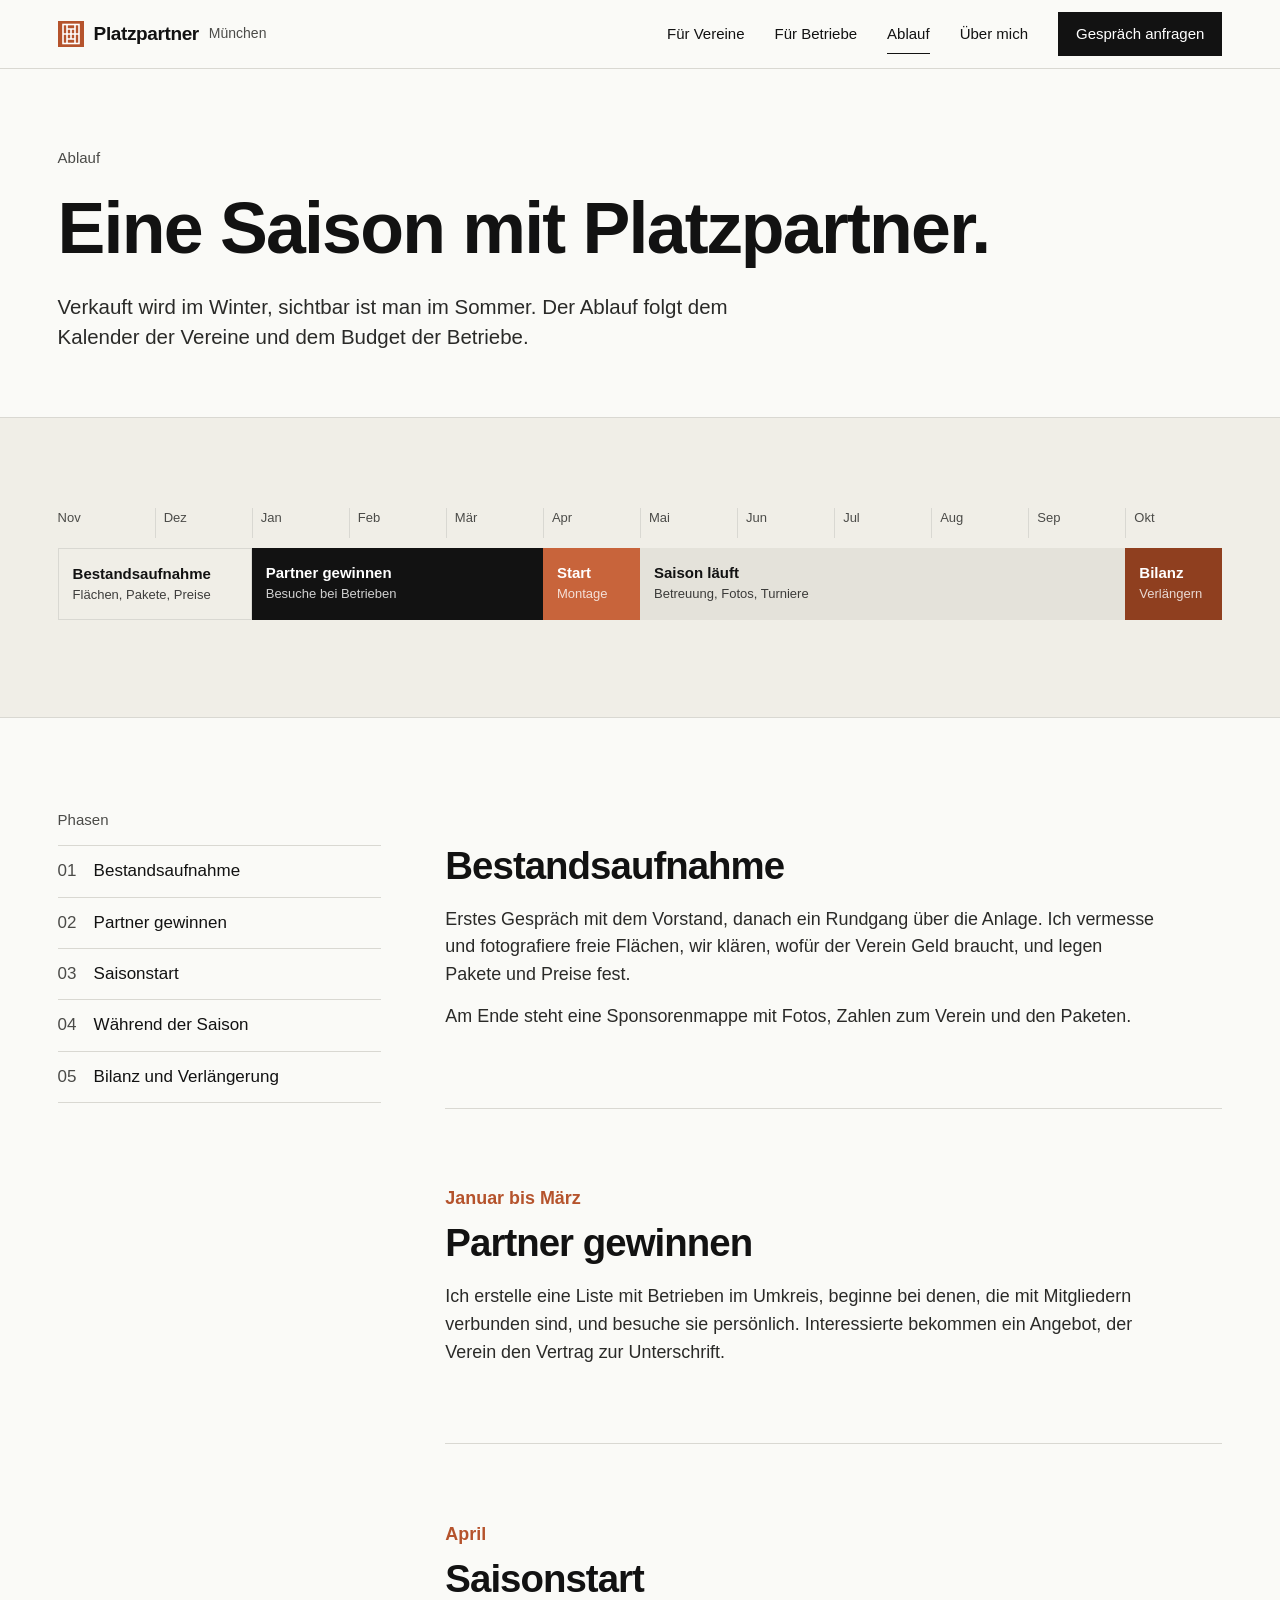
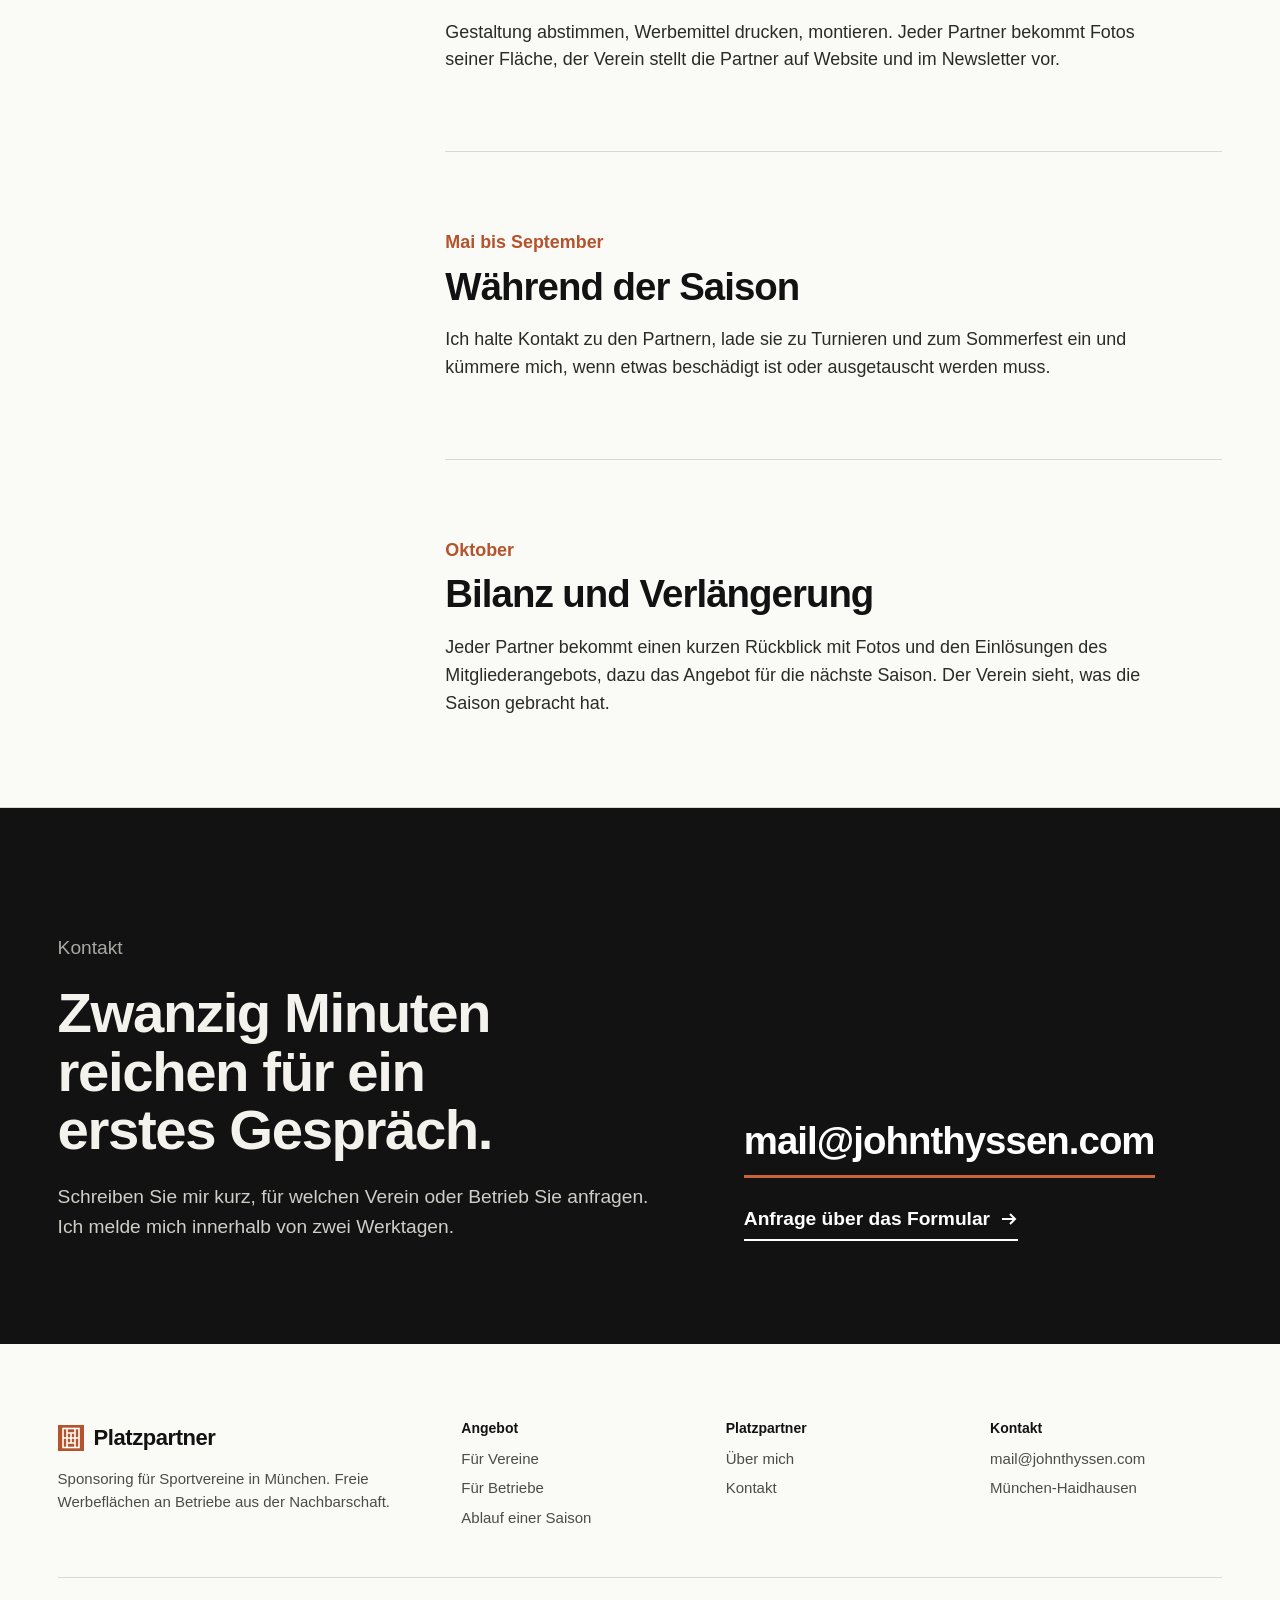
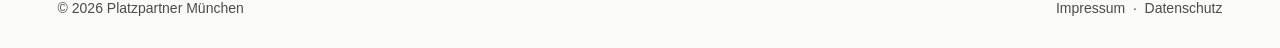
==== ablauf.html @ 270b115c "Add files via upload" ====
<!doctype html>
<html lang="de">
<head>
<meta charset="utf-8">
<meta name="viewport" content="width=device-width, initial-scale=1, viewport-fit=cover">
<title>Ablauf | Platzpartner München</title>
<meta name="description" content="So läuft eine Saison mit Platzpartner: Bestandsaufnahme im Winter, Partnergewinnung bis März, Saisonstart im April, Bilanz im Oktober.">
<meta name="theme-color" content="#fafaf7">
<meta name="format-detection" content="telephone=no">
<meta property="og:type" content="website">
<meta property="og:title" content="Ablauf | Platzpartner München">
<meta property="og:description" content="So läuft eine Saison mit Platzpartner: Bestandsaufnahme im Winter, Partnergewinnung bis März, Saisonstart im April, Bilanz im Oktober.">
<meta property="og:locale" content="de_DE">
<link rel="icon" href="favicon.svg" type="image/svg+xml">
<link rel="icon" href="favicon-32.png" sizes="32x32" type="image/png">
<link rel="apple-touch-icon" href="apple-touch-icon.png">
<link rel="preload" href="fonts/schibsted-grotesk-800.woff2" as="font" type="font/woff2" crossorigin>
<link rel="preload" href="fonts/schibsted-grotesk-400.woff2" as="font" type="font/woff2" crossorigin>
<link rel="stylesheet" href="style.css">
<script>document.documentElement.classList.add('js')</script>
</head>
<body>
<a class="skip" href="#inhalt">Zum Inhalt springen</a>
<header class="top">
  <div class="wrap">
    <a class="mark" href="index.html"><svg viewBox="0 0 26 26" aria-hidden="true"><rect width="26" height="26" fill="#b5532c"/><g fill="none" stroke="#fff" stroke-width="1.6"><rect x="5" y="3.5" width="16" height="19"/><path d="M5 13h16M9 3.5v19M17 3.5v19M9 8h8M9 18h8M13 8v10"/></g></svg>Platzpartner <small>München</small></a>
    <button class="menu-btn" type="button" aria-expanded="false" aria-controls="nav">Menü</button>
    <nav class="nav" id="nav" aria-label="Hauptnavigation">
      <a href="vereine.html">Für Vereine</a>
      <a href="betriebe.html">Für Betriebe</a>
      <a href="ablauf.html" aria-current="page">Ablauf</a>
      <a href="ueber.html">Über mich</a>
      <a href="kontakt.html" class="cta">Gespräch anfragen</a>
    </nav>
  </div>
</header>
<main id="inhalt">
<section class="phead">
  <div class="wrap">
    <p class="kicker reveal">Ablauf</p>
    <h1 class="reveal" style="--d:.08s;max-width:13em">Eine Saison mit Platzpartner.</h1>
    <p class="lead reveal" style="--d:.16s">Verkauft wird im Winter, sichtbar ist man im Sommer. Der Ablauf folgt dem Kalender der Vereine und dem Budget der Betriebe.</p>
  </div>
</section>

<section class="sec tint">
  <div class="wrap">
    <div class="yearbox">
  <div class="year" role="img" aria-label="Jahresablauf: November und Dezember Bestandsaufnahme, Januar bis März Partner gewinnen, April Saisonstart, Mai bis September Betreuung während der Saison, Oktober Rückblick und Verlängerung.">
    <div class="m">Nov</div><div class="m">Dez</div><div class="m">Jan</div><div class="m">Feb</div><div class="m">Mär</div><div class="m">Apr</div><div class="m">Mai</div><div class="m">Jun</div><div class="m">Jul</div><div class="m">Aug</div><div class="m">Sep</div><div class="m">Okt</div>
    <div class="ph ph1" style="--d:0s">Bestandsaufnahme<small>Flächen, Pakete, Preise</small></div>
    <div class="ph ph2" style="--d:.15s">Partner gewinnen<small>Besuche bei Betrieben</small></div>
    <div class="ph ph3" style="--d:.3s">Start<small>Montage</small></div>
    <div class="ph ph4" style="--d:.45s">Saison läuft<small>Betreuung, Fotos, Turniere</small></div>
    <div class="ph ph5" style="--d:.6s">Bilanz<small>Verlängern</small></div>
  </div>
</div>
<p class="scroll-hint">Zum Weiterlesen seitlich wischen.</p>
  </div>
</section>

<section class="sec">
  <div class="wrap cols">
    <aside class="side">
      <p class="kicker">Phasen</p>
      <ol>
        <li><a href="#p1"><span>01</span>Bestandsaufnahme</a></li>
        <li><a href="#p2"><span>02</span>Partner gewinnen</a></li>
        <li><a href="#p3"><span>03</span>Saisonstart</a></li>
        <li><a href="#p4"><span>04</span>Während der Saison</a></li>
        <li><a href="#p5"><span>05</span>Bilanz und Verlängerung</a></li>
      </ol>
    </aside>
    <div>
      <div class="block" id="p1">
        <p class="kicker reveal" style="color:var(--clay);font-weight:700;margin-bottom:10px">November bis Dezember</p>
        <h2 class="reveal">Bestandsaufnahme</h2>
        <p class="reveal">Erstes Gespräch mit dem Vorstand, danach ein Rundgang über die Anlage. Ich vermesse und fotografiere freie Flächen, wir klären, wofür der Verein Geld braucht, und legen Pakete und Preise fest.</p>
        <p class="reveal">Am Ende steht eine Sponsorenmappe mit Fotos, Zahlen zum Verein und den Paketen.</p>
      </div>
      <div class="block" id="p2">
        <p class="kicker reveal" style="color:var(--clay);font-weight:700;margin-bottom:10px">Januar bis März</p>
        <h2 class="reveal">Partner gewinnen</h2>
        <p class="reveal">Ich erstelle eine Liste mit Betrieben im Umkreis, beginne bei denen, die mit Mitgliedern verbunden sind, und besuche sie persönlich. Interessierte bekommen ein Angebot, der Verein den Vertrag zur Unterschrift.</p>
      </div>
      <div class="block" id="p3">
        <p class="kicker reveal" style="color:var(--clay);font-weight:700;margin-bottom:10px">April</p>
        <h2 class="reveal">Saisonstart</h2>
        <p class="reveal">Gestaltung abstimmen, Werbemittel drucken, montieren. Jeder Partner bekommt Fotos seiner Fläche, der Verein stellt die Partner auf Website und im Newsletter vor.</p>
      </div>
      <div class="block" id="p4">
        <p class="kicker reveal" style="color:var(--clay);font-weight:700;margin-bottom:10px">Mai bis September</p>
        <h2 class="reveal">Während der Saison</h2>
        <p class="reveal">Ich halte Kontakt zu den Partnern, lade sie zu Turnieren und zum Sommerfest ein und kümmere mich, wenn etwas beschädigt ist oder ausgetauscht werden muss.</p>
      </div>
      <div class="block" id="p5">
        <p class="kicker reveal" style="color:var(--clay);font-weight:700;margin-bottom:10px">Oktober</p>
        <h2 class="reveal">Bilanz und Verlängerung</h2>
        <p class="reveal">Jeder Partner bekommt einen kurzen Rückblick mit Fotos und den Einlösungen des Mitgliederangebots, dazu das Angebot für die nächste Saison. Der Verein sieht, was die Saison gebracht hat.</p>
      </div>
    </div>
  </div>
</section>
</main>
<section class="contact">
  <div class="wrap contact-grid">
    <div class="reveal">
      <p class="kicker">Kontakt</p>
      <h2>Zwanzig Minuten reichen für ein erstes Gespräch.</h2>
      <p>Schreiben Sie mir kurz, für welchen Verein oder Betrieb Sie anfragen. Ich melde mich innerhalb von zwei Werktagen.</p>
    </div>
    <div class="reveal" style="--d:.12s">
      <a class="mail" href="mailto:mail@johnthyssen.com?subject=Anfrage%20Platzpartner">mail@johnthyssen.com</a>
      <p style="margin-top:20px"><a class="arrow" href="kontakt.html" style="color:#fff">Anfrage über das Formular <svg viewBox="0 0 18 18" fill="none" stroke="currentColor" stroke-width="2" aria-hidden="true"><path d="M2 9h13M10 4l5 5-5 5"/></svg></a></p>
    </div>
  </div>
</section>
<footer class="foot">
  <div class="wrap">
    <div class="foot-grid">
      <div>
        <a class="mark" href="index.html"><svg viewBox="0 0 26 26" aria-hidden="true"><rect width="26" height="26" fill="#b5532c"/><g fill="none" stroke="#fff" stroke-width="1.6"><rect x="5" y="3.5" width="16" height="19"/><path d="M5 13h16M9 3.5v19M17 3.5v19M9 8h8M9 18h8M13 8v10"/></g></svg>Platzpartner</a>
        <p style="max-width:24em">Sponsoring für Sportvereine in München. Freie Werbeflächen an Betriebe aus der Nachbarschaft.</p>
      </div>
      <div>
        <h3>Angebot</h3>
        <ul><li><a href="vereine.html">Für Vereine</a></li><li><a href="betriebe.html">Für Betriebe</a></li><li><a href="ablauf.html">Ablauf einer Saison</a></li></ul>
      </div>
      <div>
        <h3>Platzpartner</h3>
        <ul><li><a href="ueber.html">Über mich</a></li><li><a href="kontakt.html">Kontakt</a></li></ul>
      </div>
      <div>
        <h3>Kontakt</h3>
        <ul><li><a href="mailto:mail@johnthyssen.com">mail@johnthyssen.com</a></li><li>München-Haidhausen</li></ul>
      </div>
    </div>
    <div class="legal-row">
      <p>© 2026 Platzpartner München</p>
      <p><a href="impressum.html">Impressum</a> &nbsp;·&nbsp; <a href="datenschutz.html">Datenschutz</a></p>
    </div>
  </div>
</footer>
<script src="main.js" defer></script>
</body>
</html>
---- style.css ----
@font-face{font-family:"Schibsted Grotesk";src:url("fonts/schibsted-grotesk-400.woff2") format("woff2");font-weight:400;font-style:normal;font-display:swap}
@font-face{font-family:"Schibsted Grotesk";src:url("fonts/schibsted-grotesk-500.woff2") format("woff2");font-weight:500;font-style:normal;font-display:swap}
@font-face{font-family:"Schibsted Grotesk";src:url("fonts/schibsted-grotesk-700.woff2") format("woff2");font-weight:700;font-style:normal;font-display:swap}
@font-face{font-family:"Schibsted Grotesk";src:url("fonts/schibsted-grotesk-800.woff2") format("woff2");font-weight:800;font-style:normal;font-display:swap}

:root{
  --ink:#121212;
  --ink-2:#4b4b48;
  --body:#2a2a28;
  --paper:#fafaf7;
  --paper-2:#f0eee7;
  --line:#d9d8d2;
  --clay:#b5532c;
  --clay-dark:#8f3f1f;
  --court:#c8643b;
  --pad:clamp(20px,4.5vw,64px);
  --max:1280px;
  --safe-l:env(safe-area-inset-left,0px);
  --safe-r:env(safe-area-inset-right,0px);
  --ease:cubic-bezier(.2,.7,.2,1);
}
*,*::before,*::after{box-sizing:border-box}
html{-webkit-text-size-adjust:100%;text-size-adjust:100%;scroll-behavior:smooth;scroll-padding-top:88px}
body{margin:0;background:var(--paper);color:var(--ink);font-family:"Schibsted Grotesk",-apple-system,BlinkMacSystemFont,"Helvetica Neue",Arial,sans-serif;font-size:17px;line-height:1.55;-webkit-font-smoothing:antialiased;-moz-osx-font-smoothing:grayscale}
a{color:inherit;-webkit-tap-highlight-color:transparent}
img,svg{display:block;max-width:100%}
h1,h2,h3{margin:0;font-weight:800;letter-spacing:-.025em;line-height:1.04;text-wrap:balance}
p{margin:0}
.wrap{max-width:var(--max);margin:0 auto;padding-left:calc(var(--pad) + var(--safe-l));padding-right:calc(var(--pad) + var(--safe-r))}
.num{font-variant-numeric:tabular-nums}
.sr{position:absolute;width:1px;height:1px;overflow:hidden;clip:rect(0 0 0 0);white-space:nowrap}
.skip{position:absolute;left:-9999px;top:0;background:var(--ink);color:#fff;padding:12px 16px;z-index:100}
.skip:focus{left:12px;top:12px}
:focus-visible{outline:2px solid var(--clay);outline-offset:3px}

/* Einblenden beim Scrollen: einmal sichtbar, bleibt sichtbar */
html.js .reveal{opacity:0;transform:translateY(22px);transition:opacity .8s var(--ease),transform .8s var(--ease);transition-delay:var(--d,0s)}
html.js .reveal.in{opacity:1;transform:none}
html.js .draw path,html.js .draw line,html.js .draw rect.ln{stroke-dasharray:2000;stroke-dashoffset:2000;transition:stroke-dashoffset 1.6s var(--ease) .2s}
html.js .draw.in path,html.js .draw.in line,html.js .draw.in rect.ln{stroke-dashoffset:0}
@media (prefers-reduced-motion:reduce){
  html{scroll-behavior:auto}
  html.js .reveal{opacity:1;transform:none;transition:none}
  html.js .draw path,html.js .draw line,html.js .draw rect.ln{stroke-dasharray:none;stroke-dashoffset:0;transition:none}
}

/* Kopf */
.top{position:sticky;top:0;z-index:20;background:rgba(250,250,247,.92);-webkit-backdrop-filter:saturate(1.4) blur(12px);backdrop-filter:saturate(1.4) blur(12px);border-bottom:1px solid var(--line);padding-top:env(safe-area-inset-top,0px)}
.top .wrap{display:flex;align-items:center;justify-content:space-between;height:68px;gap:24px}
.mark{display:flex;align-items:center;gap:10px;text-decoration:none;font-weight:800;font-size:19px;letter-spacing:-.02em;white-space:nowrap}
.mark svg{width:26px;height:26px}
.mark small{font-weight:500;font-size:14px;color:var(--ink-2);letter-spacing:0}
.nav{display:flex;align-items:center;gap:30px;font-size:15px;font-weight:500}
.nav a{text-decoration:none;padding:8px 0;border-bottom:1px solid transparent}
.nav a[aria-current="page"]{border-bottom-color:var(--ink)}
.nav a.cta{background:var(--ink);color:#fff;padding:10px 18px;border:0}
.menu-btn{display:none;background:none;border:0;font:inherit;font-weight:500;font-size:15px;color:var(--ink);padding:12px 0 12px 12px;cursor:pointer}
@media (hover:hover){.nav a:not(.cta):hover{border-bottom-color:currentColor}.nav a.cta:hover{background:var(--clay)}}
@media (max-width:860px){
  .menu-btn{display:block}
  .nav{display:none;position:absolute;left:0;right:0;top:100%;flex-direction:column;align-items:stretch;gap:0;background:var(--paper);border-bottom:1px solid var(--line);padding:4px calc(var(--pad) + var(--safe-r)) 20px calc(var(--pad) + var(--safe-l))}
  .nav a{padding:15px 0;border-bottom:1px solid var(--line);font-size:19px}
  .nav a[aria-current="page"]{border-bottom-color:var(--line);color:var(--clay)}
  .nav a.cta{margin-top:16px;text-align:center;padding:15px}
  .top.open .nav{display:flex}
}

/* Typo-Bausteine */
.kicker{font-size:15px;font-weight:500;color:var(--ink-2)}
.kicker span{color:var(--clay)}
.lead{font-size:clamp(19px,1.6vw,22px);line-height:1.5;color:var(--body);max-width:34em}
.arrow{display:inline-flex;align-items:center;gap:10px;text-decoration:none;font-weight:700;padding:6px 0;border-bottom:2px solid currentColor}
.arrow svg{width:18px;height:18px;transition:transform .25s var(--ease)}
@media (hover:hover){.arrow:hover svg{transform:translateX(5px)}}
.arrow.clay{color:var(--clay)}
.btn{display:inline-flex;align-items:center;gap:10px;background:var(--ink);color:#fff;text-decoration:none;font-weight:700;padding:16px 24px;border:0;font:inherit;font-weight:700;cursor:pointer;transition:background .2s}
.btn svg{width:18px;height:18px}
@media (hover:hover){.btn:hover{background:var(--clay)}}

/* Startseite: Einstieg */
.hero{padding:clamp(48px,7vw,104px) 0 clamp(48px,6vw,88px);border-bottom:1px solid var(--line)}
.hero-grid{display:grid;grid-template-columns:minmax(0,1.15fr) minmax(0,1fr);gap:clamp(32px,5vw,80px);align-items:center}
.hero .kicker{margin-bottom:24px}
.hero h1{font-size:clamp(44px,5.4vw,82px)}
.hero .lead{margin-top:28px}
.hero .links{display:flex;flex-wrap:wrap;gap:12px 28px;margin-top:36px;font-size:17px}
.plan figure{margin:0}
.plan figcaption{margin-top:16px;font-size:14px;color:var(--ink-2);display:grid;grid-template-columns:auto 1fr;gap:6px 12px}
.plan figcaption b{display:inline-grid;place-items:center;width:22px;height:22px;border-radius:50%;background:var(--ink);color:#fff;font-size:12px;font-weight:700}
.plan .free{color:var(--clay);font-weight:700}
@media (max-width:900px){.hero-grid{grid-template-columns:1fr}.hero h1{font-size:clamp(42px,9vw,72px)}}

/* Zwei Türen */
.doors{display:grid;grid-template-columns:1fr 1fr}
.door{position:relative;display:flex;flex-direction:column;justify-content:space-between;gap:48px;min-height:clamp(320px,34vw,440px);padding:clamp(32px,4.5vw,64px);text-decoration:none;overflow:hidden}
.door.dark{background:var(--ink);color:#f3f2ed}
.door.clay{background:var(--court);color:#fff}
.door .kicker{color:inherit;opacity:.75}
.door h2{font-size:clamp(32px,3.6vw,52px);max-width:11em;margin-top:14px}
.door p{max-width:28em;font-size:18px;opacity:.88}
.door .go{display:flex;align-items:center;justify-content:space-between;gap:16px;border-top:1px solid currentColor;padding-top:20px;font-weight:700}
.door .go svg{width:28px;height:28px;transition:transform .3s var(--ease)}
.door .bg{position:absolute;right:-40px;top:-30px;width:300px;opacity:.12;pointer-events:none}
@media (hover:hover){.door:hover .go svg{transform:translateX(8px)}}
@media (max-width:760px){.doors{grid-template-columns:1fr}}

/* Abschnitte */
.sec{padding:clamp(56px,7vw,104px) 0;border-bottom:1px solid var(--line)}
.sec.tint{background:var(--paper-2)}
.sec-head{display:grid;grid-template-columns:minmax(0,1fr) minmax(0,2fr);gap:20px clamp(32px,5vw,80px);margin-bottom:clamp(36px,4.5vw,56px);align-items:end}
.sec-head h2{font-size:clamp(32px,3.8vw,54px)}
.sec-head .kicker{align-self:start;padding-top:.7em}
.sec-head .lead{grid-column:2}
@media (max-width:760px){.sec-head{grid-template-columns:1fr}.sec-head .kicker{padding-top:0}.sec-head .lead{grid-column:1}}

/* Inventar */
.inventory{display:grid;grid-template-columns:repeat(3,minmax(0,1fr));border-top:2px solid var(--ink)}
.inventory li{list-style:none;padding:32px 32px 36px 0;border-bottom:1px solid var(--line)}
.inventory li:not(:nth-child(3n+1)){padding-left:32px;border-left:1px solid var(--line)}
.inventory svg{width:64px;height:64px;margin-bottom:22px;color:var(--ink)}
.inventory h3{font-size:22px;letter-spacing:-.01em;margin-bottom:8px}
.inventory p{color:var(--body);font-size:16px}
.inventory{margin:0;padding:0}
@media (max-width:900px){.inventory{grid-template-columns:repeat(2,minmax(0,1fr))}.inventory li:not(:nth-child(3n+1)){padding-left:0;border-left:0}.inventory li:nth-child(2n){padding-left:28px;border-left:1px solid var(--line)}}
@media (max-width:560px){.inventory{grid-template-columns:1fr}.inventory li,.inventory li:nth-child(2n){padding:26px 0;border-left:0}}

/* Jahresleiste */
.yearbox{overflow-x:auto;-webkit-overflow-scrolling:touch;margin:0 calc(-1 * var(--pad));padding:0 var(--pad) 8px}
.year{min-width:760px;display:grid;grid-template-columns:repeat(12,minmax(0,1fr));row-gap:10px}
.year .m{font-size:13px;font-weight:500;color:var(--ink-2);padding:0 0 10px 8px;border-left:1px solid var(--line)}
.year .m:first-child{border-left:0;padding-left:0}
.year .ph{padding:16px 14px;overflow:hidden;font-weight:700;font-size:15px;line-height:1.25;transform-origin:left center}
.year .ph small{display:block;font-weight:500;font-size:13px;opacity:.8;margin-top:3px}
.ph1{grid-column:1 / span 2;background:var(--paper-2);border:1px solid var(--line)}
.ph2{grid-column:3 / span 3;background:var(--ink);color:#fff}
.ph3{grid-column:6 / span 1;background:var(--court);color:#fff}
.ph4{grid-column:7 / span 5;background:#e4e2da}
.ph5{grid-column:12 / span 1;background:var(--clay-dark);color:#fff}
html.js .year .ph{transform:scaleX(0);transition:transform .9s var(--ease);transition-delay:var(--d,0s)}
html.js .year.in .ph{transform:none}
@media (prefers-reduced-motion:reduce){html.js .year .ph{transform:none;transition:none}}
.scroll-hint{display:none;font-size:13px;color:var(--ink-2);margin-top:10px}
@media (max-width:820px){.scroll-hint{display:block}}

/* Datenblatt */
.sheet{width:100%;border-collapse:collapse;font-size:17px}
.sheet th,.sheet td{text-align:left;vertical-align:top;padding:20px 0;border-top:1px solid var(--line)}
.sheet tr:first-child th,.sheet tr:first-child td{border-top:2px solid var(--ink)}
.sheet tr:last-child th,.sheet tr:last-child td{border-bottom:1px solid var(--line)}
.sheet th{font-weight:500;color:var(--ink-2);width:34%;padding-right:24px}
@media (max-width:560px){.sheet th,.sheet td{display:block;width:auto;padding:0}.sheet th{padding-top:18px;border-top:1px solid var(--line);font-size:15px}.sheet td{border-top:0 !important;padding:4px 0 18px}.sheet tr:first-child th{border-top:2px solid var(--ink)}.sheet tr:last-child th{border-bottom:0}}

/* Preisliste */
.prices{list-style:none;margin:0;padding:0;border-top:2px solid var(--ink)}
.prices li{display:grid;grid-template-columns:minmax(0,1.1fr) minmax(0,2fr) auto;gap:8px 40px;padding:30px 0;border-bottom:1px solid var(--line);align-items:baseline}
.prices h3{font-size:clamp(22px,2.2vw,30px);letter-spacing:-.015em}
.prices p{color:var(--body)}
.prices .price{font-weight:800;font-size:clamp(20px,2vw,26px);white-space:nowrap;text-align:right}
.prices .price small{display:block;font-weight:500;font-size:14px;color:var(--ink-2)}
@media (max-width:760px){.prices li{grid-template-columns:1fr auto}.prices li p{grid-column:1 / -1;grid-row:2}}
.note{margin-top:20px;font-size:15px;color:var(--ink-2);max-width:46em}

/* Unterseiten: Kopf */
.phead{padding:clamp(48px,6vw,96px) 0 clamp(40px,5vw,72px);border-bottom:1px solid var(--line)}
.phead-grid{display:grid;grid-template-columns:minmax(0,1.4fr) minmax(0,1fr);gap:clamp(32px,5vw,80px);align-items:end}
.phead .kicker{margin-bottom:22px}
.phead h1{font-size:clamp(42px,5.6vw,84px)}
.phead .lead{margin-top:26px}
.facts{margin:0;border-top:2px solid var(--ink)}
.facts div{display:flex;justify-content:space-between;gap:16px;padding:16px 0;border-bottom:1px solid var(--line)}
.facts dt{color:var(--ink-2);font-size:15px}
.facts dd{margin:0;font-weight:700;text-align:right}
@media (max-width:900px){.phead-grid{grid-template-columns:1fr}}

/* Spalten mit seitlichem Index */
.cols{display:grid;grid-template-columns:minmax(0,1fr) minmax(0,2.4fr);gap:clamp(32px,5vw,80px);align-items:start}
.side{position:sticky;top:104px}
.side .kicker{margin-bottom:14px}
.side ol{list-style:none;margin:0;padding:0;border-top:1px solid var(--line)}
.side li a{display:flex;gap:14px;padding:12px 0;border-bottom:1px solid var(--line);text-decoration:none;font-weight:500}
.side li a span{color:var(--ink-2);font-variant-numeric:tabular-nums;width:22px}
@media (hover:hover){.side li a:hover{color:var(--clay)}}
.side .box{margin-top:28px;background:var(--ink);color:#f3f2ed;padding:24px}
.side .box p{font-size:15px;color:#cfcec8;margin:8px 0 16px}
.side .box strong{font-size:19px;display:block;line-height:1.3}
.side .box a{color:#fff;font-weight:700}
@media (max-width:900px){.cols{grid-template-columns:1fr}.side{position:static}.side ol,.side .kicker{display:none}.side .box{margin-top:0}}
.block{padding-bottom:clamp(48px,6vw,80px);margin-bottom:clamp(48px,6vw,80px);border-bottom:1px solid var(--line)}
.block:last-child{border-bottom:0;margin-bottom:0;padding-bottom:0}
.block h2{font-size:clamp(28px,3vw,42px);margin-bottom:20px}
.block > p{font-size:clamp(17px,1.4vw,19px);color:var(--body);max-width:40em}
.block > p + p{margin-top:14px}

/* Leistungsliste */
.steps{list-style:none;margin:28px 0 0;padding:0;counter-reset:s;border-top:2px solid var(--ink)}
.steps li{counter-increment:s;display:grid;grid-template-columns:56px minmax(0,1fr);gap:4px 16px;padding:22px 0;border-bottom:1px solid var(--line)}
.steps li::before{content:counter(s,decimal-leading-zero);font-weight:700;color:var(--clay);font-variant-numeric:tabular-nums;grid-row:span 2;padding-top:3px}
.steps h3{font-size:20px;letter-spacing:-.01em}
.steps p{color:var(--body)}

/* FAQ */
.faq{border-top:2px solid var(--ink);margin-top:28px}
.faq details{border-bottom:1px solid var(--line)}
.faq summary{list-style:none;cursor:pointer;display:flex;justify-content:space-between;align-items:center;gap:20px;padding:22px 0;font-weight:700;font-size:19px}
.faq summary::-webkit-details-marker{display:none}
.faq summary::after{content:"";flex:none;width:14px;height:14px;background:linear-gradient(currentColor,currentColor) center/14px 2px no-repeat,linear-gradient(currentColor,currentColor) center/2px 14px no-repeat;transition:transform .3s var(--ease)}
.faq details[open] summary::after{transform:rotate(45deg)}
.faq details p{padding:0 0 24px;color:var(--body);max-width:42em}
@media (hover:hover){.faq summary:hover{color:var(--clay)}}

/* Werbefläche als Zeichnung */
.mock{margin:28px 0 0;background:var(--paper-2);border:1px solid var(--line);padding:clamp(20px,3vw,36px)}
.mock figcaption{margin-top:14px;font-size:14px;color:var(--ink-2)}

/* Zwei Spalten Argumente */
.pair{display:grid;grid-template-columns:1fr 1fr;gap:0;border-top:2px solid var(--ink);margin-top:28px}
.pair > div{padding:24px 28px 26px 0;border-bottom:1px solid var(--line)}
.pair > div:nth-child(2n){padding-left:28px;border-left:1px solid var(--line)}
.pair h3{font-size:20px;letter-spacing:-.01em;margin-bottom:6px}
.pair p{color:var(--body);font-size:16px}
@media (max-width:640px){.pair{grid-template-columns:1fr}.pair > div,.pair > div:nth-child(2n){padding:22px 0;border-left:0}}

/* Über */
.portrait{aspect-ratio:4/5;background:#e9e7e0;display:grid;place-items:center;color:var(--ink-2);font-size:14px;border:1px solid var(--line)}
.portrait img{width:100%;height:100%;object-fit:cover}

/* Großes Zitat-Band ohne Zitat: Haltung */
.band{background:var(--paper);color:var(--ink);border-bottom:1px solid var(--line);padding:clamp(56px,7vw,104px) 0}
.band p.big{font-size:clamp(28px,3.4vw,48px);font-weight:700;letter-spacing:-.02em;line-height:1.15;max-width:22em;text-wrap:balance}
.band p.big span{color:var(--clay)}
.band .row{display:flex;flex-wrap:wrap;gap:12px 40px;margin-top:40px;font-size:16px;color:var(--ink-2)}
.band .row span{padding-left:18px;position:relative}.band .row span::before{content:"";position:absolute;left:0;top:.55em;width:8px;height:8px;background:var(--clay)}
.band .row a{color:#fff}

/* Kontakt */
.contact{padding:clamp(64px,8vw,120px) 0;background:var(--ink);color:#f3f2ed}
.contact-grid{display:grid;grid-template-columns:minmax(0,1.3fr) minmax(0,1fr);gap:clamp(32px,5vw,80px);align-items:end}
.contact .kicker{color:#a9a8a2;margin-bottom:22px}
.contact h2{font-size:clamp(34px,4.4vw,60px)}
.contact p{margin-top:22px;font-size:clamp(18px,1.5vw,20px);color:#cfcec8;max-width:32em}
.mail{display:inline-block;font-weight:800;font-size:clamp(24px,3vw,40px);letter-spacing:-.025em;text-decoration:none;border-bottom:3px solid var(--court);padding-bottom:4px;word-break:break-word;color:#fff}
.contact .meta{display:grid;gap:14px;font-size:16px;color:#cfcec8}
.contact .meta b{display:block;color:#fff;font-weight:700}
@media (hover:hover){.mail:hover{color:#f0b89c}}
@media (max-width:860px){.contact-grid{grid-template-columns:1fr}}

/* Formular */
.form{display:grid;gap:18px;margin-top:8px}
.form .two{display:grid;grid-template-columns:1fr 1fr;gap:18px}
.form label{display:grid;gap:8px;font-size:15px;font-weight:500;color:var(--ink-2)}
.form input,.form select,.form textarea{font:inherit;font-size:17px;color:var(--ink);background:#fff;border:1px solid #bdbcb5;border-radius:0;padding:14px 14px;width:100%;-webkit-appearance:none;appearance:none}
.form select{background:#fff url("data:image/svg+xml,%3Csvg xmlns='http://www.w3.org/2000/svg' width='12' height='8'%3E%3Cpath d='M1 1l5 5 5-5' fill='none' stroke='%23121212' stroke-width='2'/%3E%3C/svg%3E") right 16px center no-repeat}
.form textarea{min-height:150px;resize:vertical}
.form input:focus,.form select:focus,.form textarea:focus{outline:2px solid var(--clay);outline-offset:0;border-color:var(--clay)}
.form .hint{font-size:14px;color:var(--ink-2)}
@media (max-width:560px){.form .two{grid-template-columns:1fr}}

/* Fuß */
.foot{background:var(--paper);padding:clamp(48px,6vw,80px) 0 calc(28px + env(safe-area-inset-bottom,0px));font-size:15px;color:var(--ink-2)}
.foot-grid{display:grid;grid-template-columns:minmax(0,1.6fr) repeat(3,minmax(0,1fr));gap:32px}
.foot h3{font-size:14px;font-weight:700;letter-spacing:0;color:var(--ink);margin-bottom:12px}
.foot ul{list-style:none;margin:0;padding:0;display:grid;gap:6px}
.foot a{text-decoration:none}
.foot .mark{font-size:22px;color:var(--ink);margin-bottom:12px}
.foot .legal-row{display:flex;flex-wrap:wrap;justify-content:space-between;gap:12px 24px;margin-top:48px;padding-top:20px;border-top:1px solid var(--line);font-size:14px}
@media (hover:hover){.foot a:hover{color:var(--ink)}}
@media (max-width:860px){.foot-grid{grid-template-columns:1fr 1fr}.foot-grid > div:first-child{grid-column:1 / -1}}

/* Rechtstexte */
.legal{padding:clamp(48px,7vw,96px) 0}
.legal h1{font-size:clamp(36px,5vw,64px);margin-bottom:40px}
.legal h2{font-size:22px;letter-spacing:-.01em;margin:40px 0 12px}
.legal p{max-width:42em;margin-bottom:12px}
.legal .todo{background:#fff4d6;padding:2px 6px}
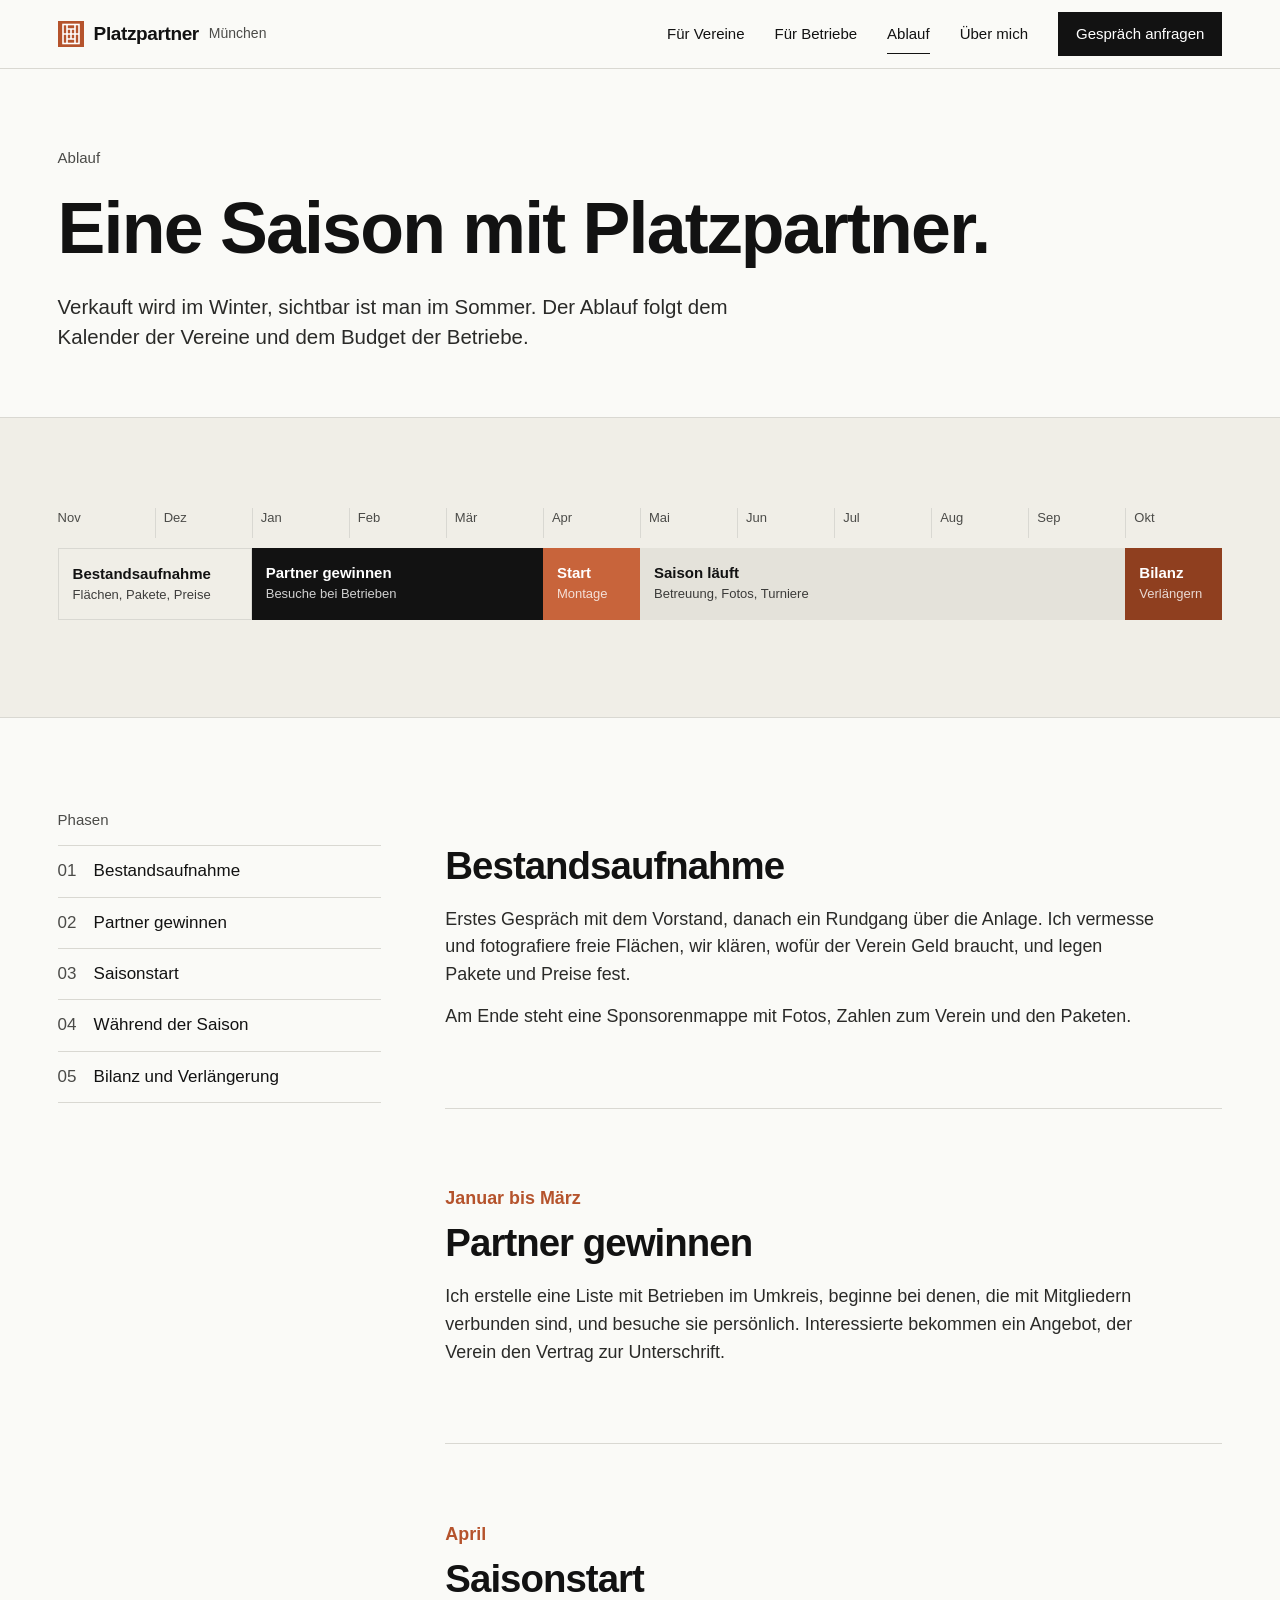
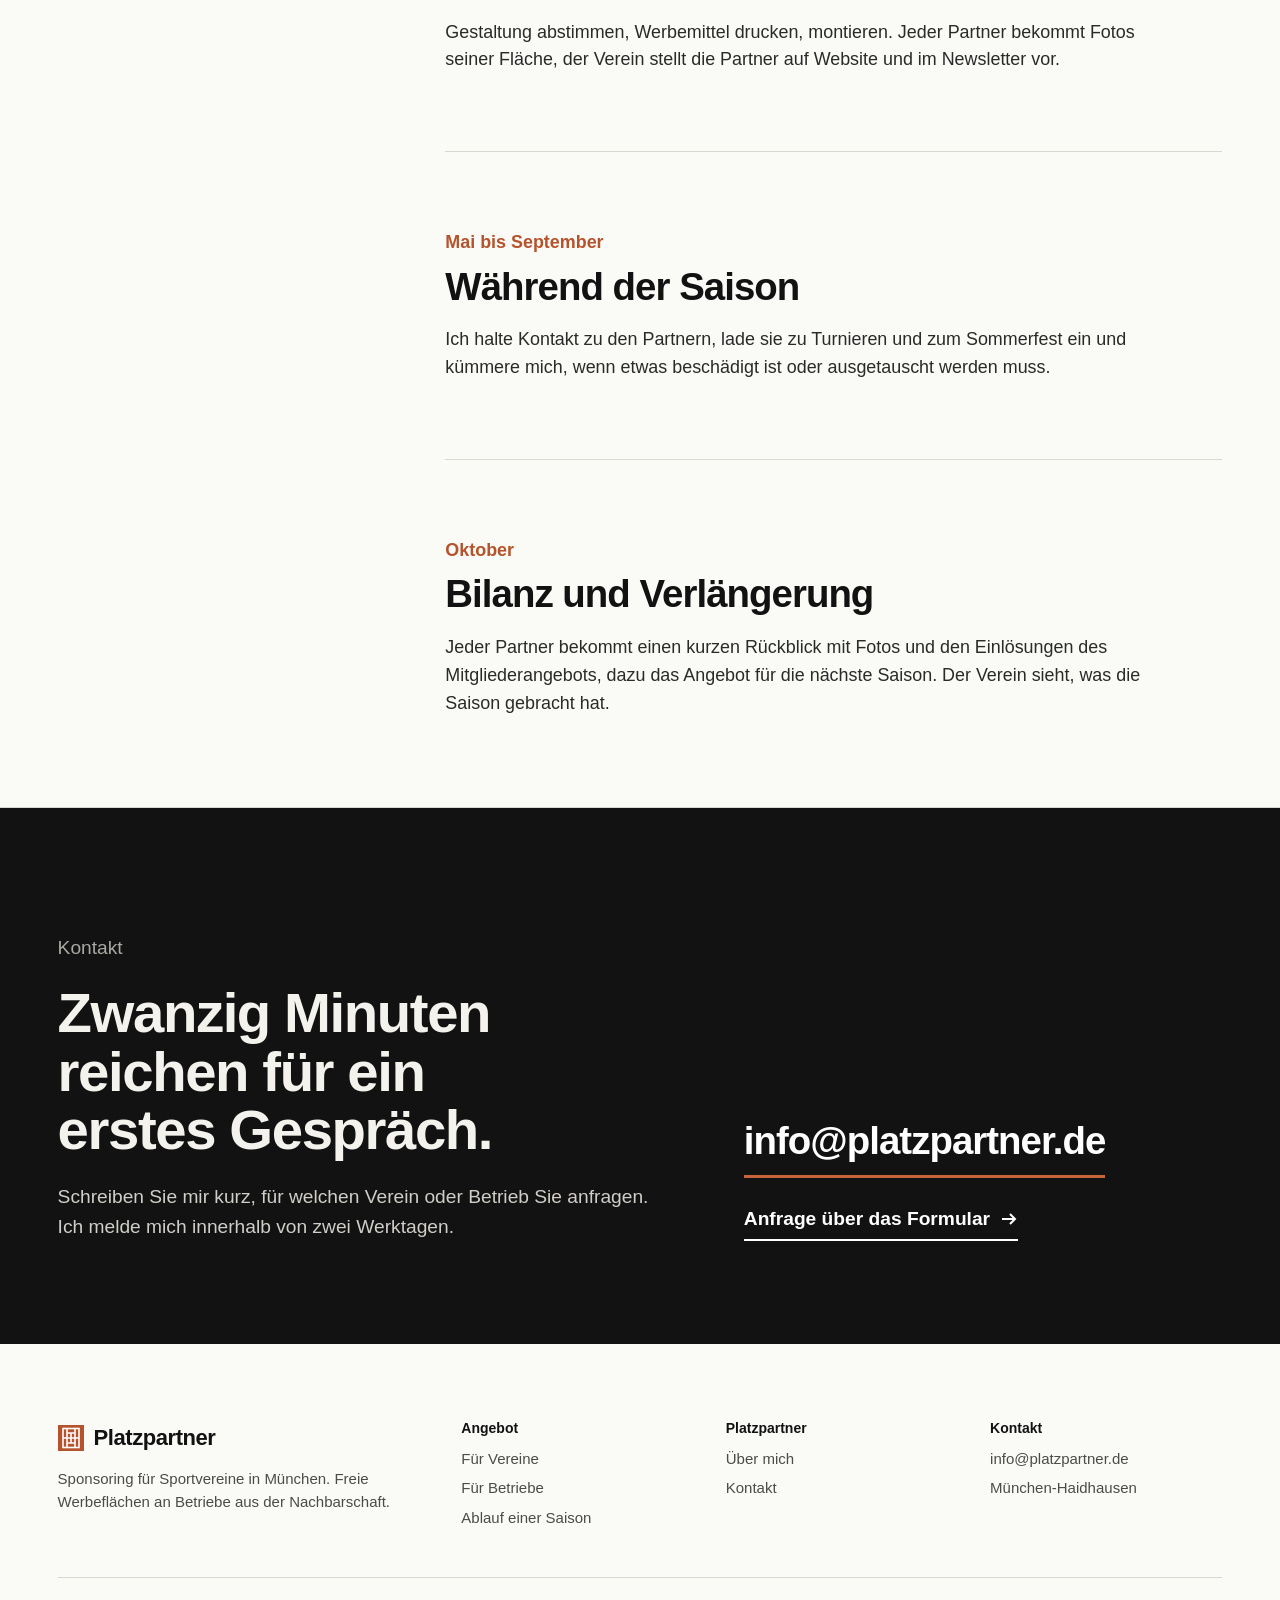
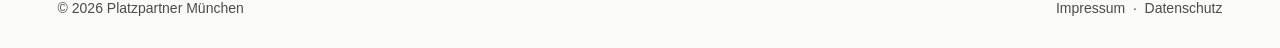
==== commit 544bf3ca: "Add files via upload" ====
--- a/ablauf.html
+++ b/ablauf.html
@@ -110,7 +110,7 @@
       <p>Schreiben Sie mir kurz, für welchen Verein oder Betrieb Sie anfragen. Ich melde mich innerhalb von zwei Werktagen.</p>
     </div>
     <div class="reveal" style="--d:.12s">
-      <a class="mail" href="mailto:mail@johnthyssen.com?subject=Anfrage%20Platzpartner">mail@johnthyssen.com</a>
+      <a class="mail" href="mailto:info@platzpartner.de?subject=Anfrage%20Platzpartner">info@platzpartner.de</a>
       <p style="margin-top:20px"><a class="arrow" href="kontakt.html" style="color:#fff">Anfrage über das Formular <svg viewBox="0 0 18 18" fill="none" stroke="currentColor" stroke-width="2" aria-hidden="true"><path d="M2 9h13M10 4l5 5-5 5"/></svg></a></p>
     </div>
   </div>
@@ -132,7 +132,7 @@
       </div>
       <div>
         <h3>Kontakt</h3>
-        <ul><li><a href="mailto:mail@johnthyssen.com">mail@johnthyssen.com</a></li><li>München-Haidhausen</li></ul>
+        <ul><li><a href="mailto:info@platzpartner.de">info@platzpartner.de</a></li><li>München-Haidhausen</li></ul>
       </div>
     </div>
     <div class="legal-row">
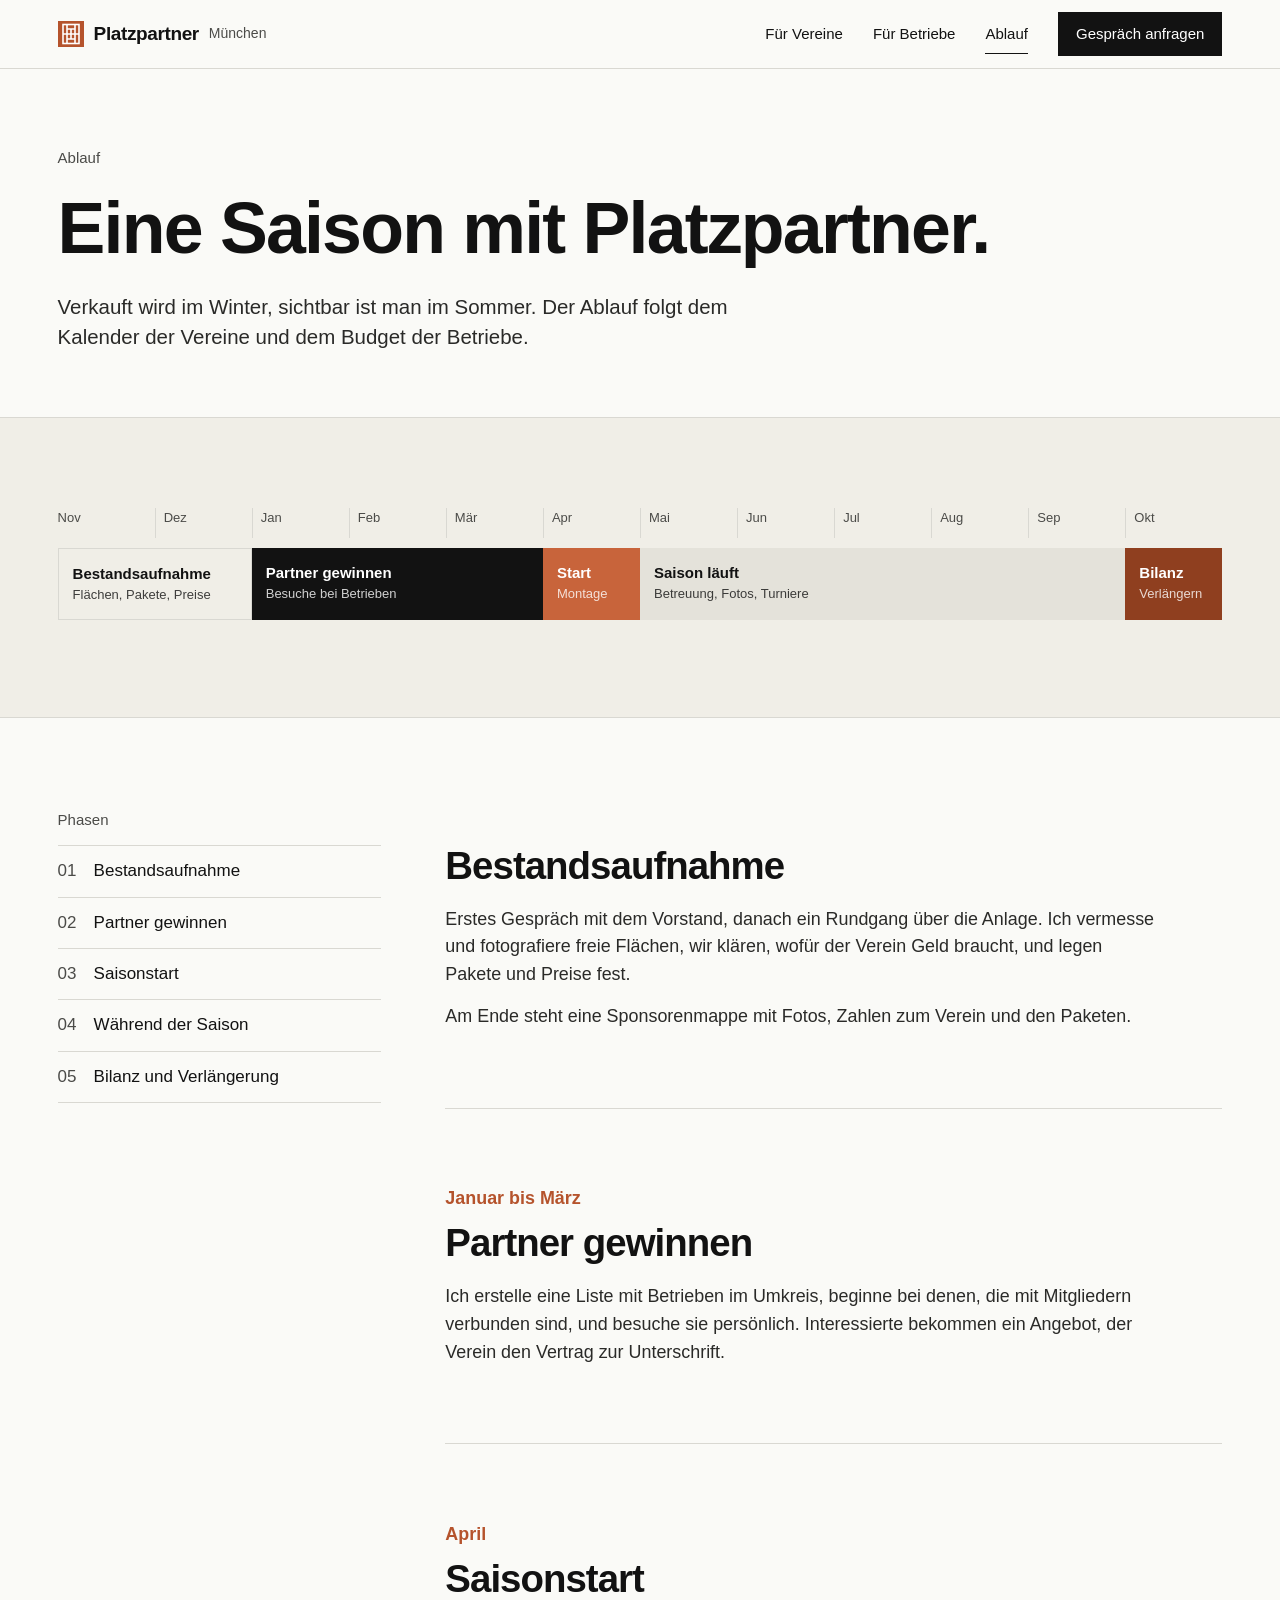
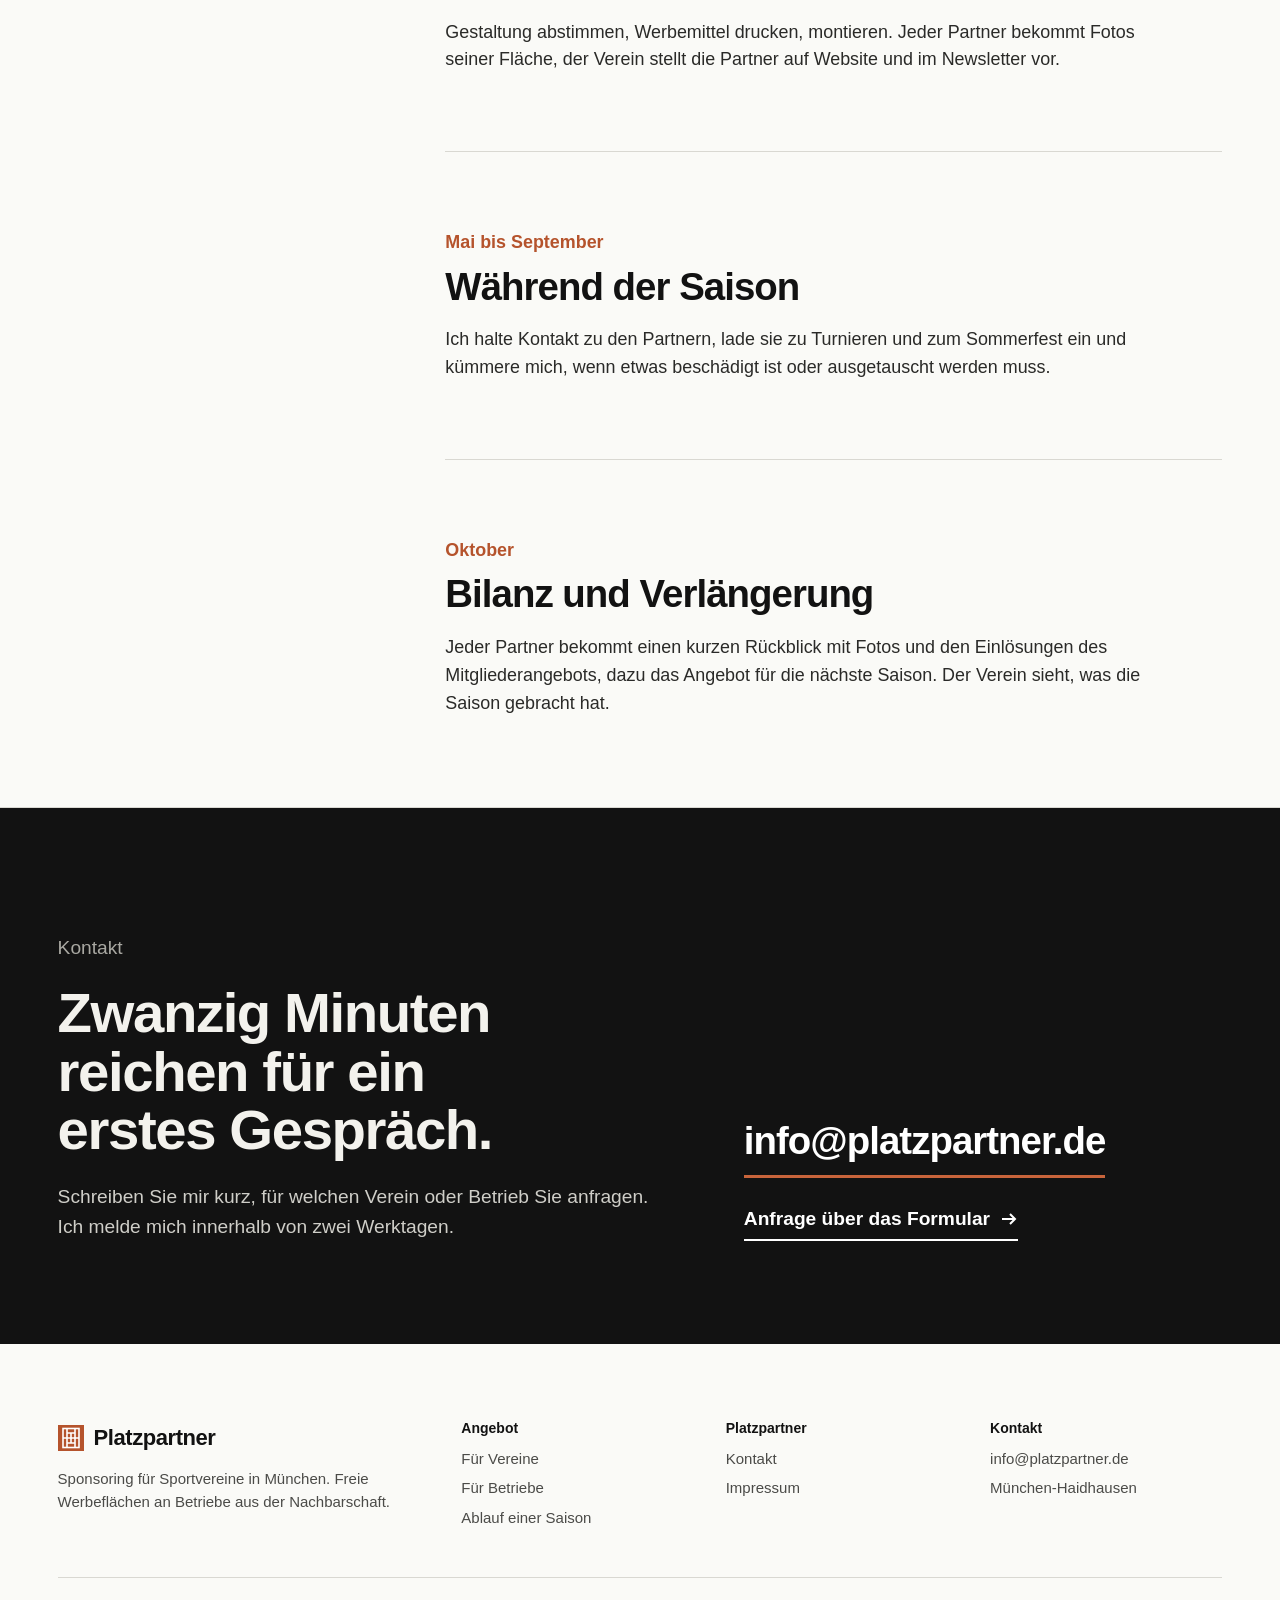
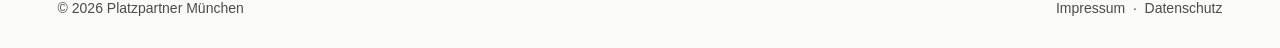
==== commit 6d69d51c: "Add files via upload" ====
--- a/ablauf.html
+++ b/ablauf.html
@@ -29,7 +29,6 @@
       <a href="vereine.html">Für Vereine</a>
       <a href="betriebe.html">Für Betriebe</a>
       <a href="ablauf.html" aria-current="page">Ablauf</a>
-      <a href="ueber.html">Über mich</a>
       <a href="kontakt.html" class="cta">Gespräch anfragen</a>
     </nav>
   </div>
@@ -48,14 +47,14 @@
     <div class="yearbox">
   <div class="year" role="img" aria-label="Jahresablauf: November und Dezember Bestandsaufnahme, Januar bis März Partner gewinnen, April Saisonstart, Mai bis September Betreuung während der Saison, Oktober Rückblick und Verlängerung.">
     <div class="m">Nov</div><div class="m">Dez</div><div class="m">Jan</div><div class="m">Feb</div><div class="m">Mär</div><div class="m">Apr</div><div class="m">Mai</div><div class="m">Jun</div><div class="m">Jul</div><div class="m">Aug</div><div class="m">Sep</div><div class="m">Okt</div>
-    <div class="ph ph1" style="--d:0s">Bestandsaufnahme<small>Flächen, Pakete, Preise</small></div>
-    <div class="ph ph2" style="--d:.15s">Partner gewinnen<small>Besuche bei Betrieben</small></div>
-    <div class="ph ph3" style="--d:.3s">Start<small>Montage</small></div>
-    <div class="ph ph4" style="--d:.45s">Saison läuft<small>Betreuung, Fotos, Turniere</small></div>
-    <div class="ph ph5" style="--d:.6s">Bilanz<small>Verlängern</small></div>
+    <div class="ph ph1" style="--d:0s"><span class="when">November bis Dezember</span>Bestandsaufnahme<small>Flächen, Pakete, Preise</small></div>
+    <div class="ph ph2" style="--d:.15s"><span class="when">Januar bis März</span>Partner gewinnen<small>Besuche bei Betrieben</small></div>
+    <div class="ph ph3" style="--d:.3s"><span class="when">April</span>Start<small>Montage</small></div>
+    <div class="ph ph4" style="--d:.45s"><span class="when">Mai bis September</span>Saison läuft<small>Betreuung, Fotos, Turniere</small></div>
+    <div class="ph ph5" style="--d:.6s"><span class="when">Oktober</span>Bilanz<small>Verlängern</small></div>
   </div>
 </div>
-<p class="scroll-hint">Zum Weiterlesen seitlich wischen.</p>
+
   </div>
 </section>
 
@@ -128,7 +127,7 @@
       </div>
       <div>
         <h3>Platzpartner</h3>
-        <ul><li><a href="ueber.html">Über mich</a></li><li><a href="kontakt.html">Kontakt</a></li></ul>
+        <ul><li><a href="kontakt.html">Kontakt</a></li><li><a href="impressum.html">Impressum</a></li></ul>
       </div>
       <div>
         <h3>Kontakt</h3>
--- a/style.css
+++ b/style.css
@@ -139,8 +139,15 @@
 html.js .year .ph{transform:scaleX(0);transition:transform .9s var(--ease);transition-delay:var(--d,0s)}
 html.js .year.in .ph{transform:none}
 @media (prefers-reduced-motion:reduce){html.js .year .ph{transform:none;transition:none}}
-.scroll-hint{display:none;font-size:13px;color:var(--ink-2);margin-top:10px}
-@media (max-width:820px){.scroll-hint{display:block}}
+.year .when{display:none}
+@media (max-width:820px){
+  .yearbox{overflow:visible;margin:0;padding:0}
+  .year{min-width:0;grid-template-columns:1fr;row-gap:8px}
+  .year .m{display:none}
+  .year .ph{grid-column:1 / -1;padding:18px 20px;font-size:18px;transform-origin:left center}
+  .year .ph small{font-size:15px;margin-top:4px}
+  .year .when{display:block;font-size:13px;font-weight:700;letter-spacing:.02em;opacity:.75;margin-bottom:6px}
+}
 
 /* Datenblatt */
 .sheet{width:100%;border-collapse:collapse;font-size:17px}
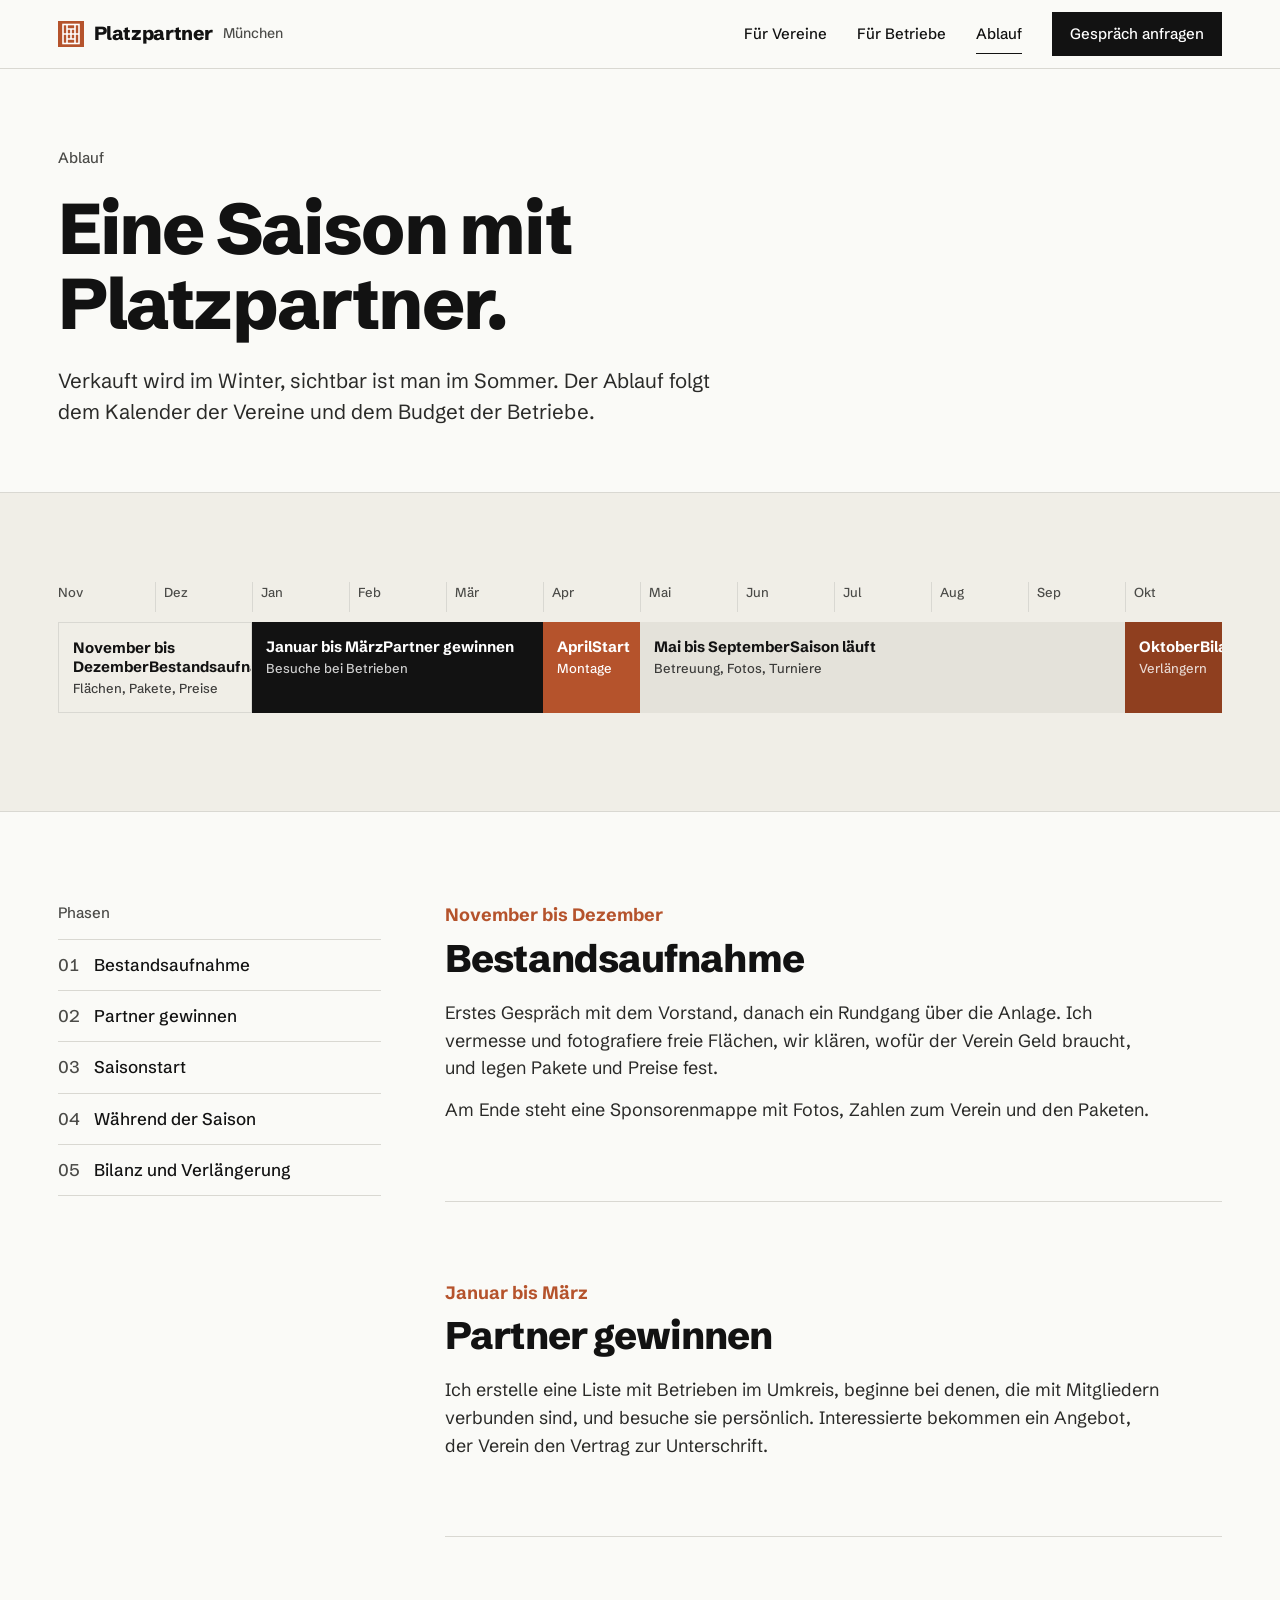
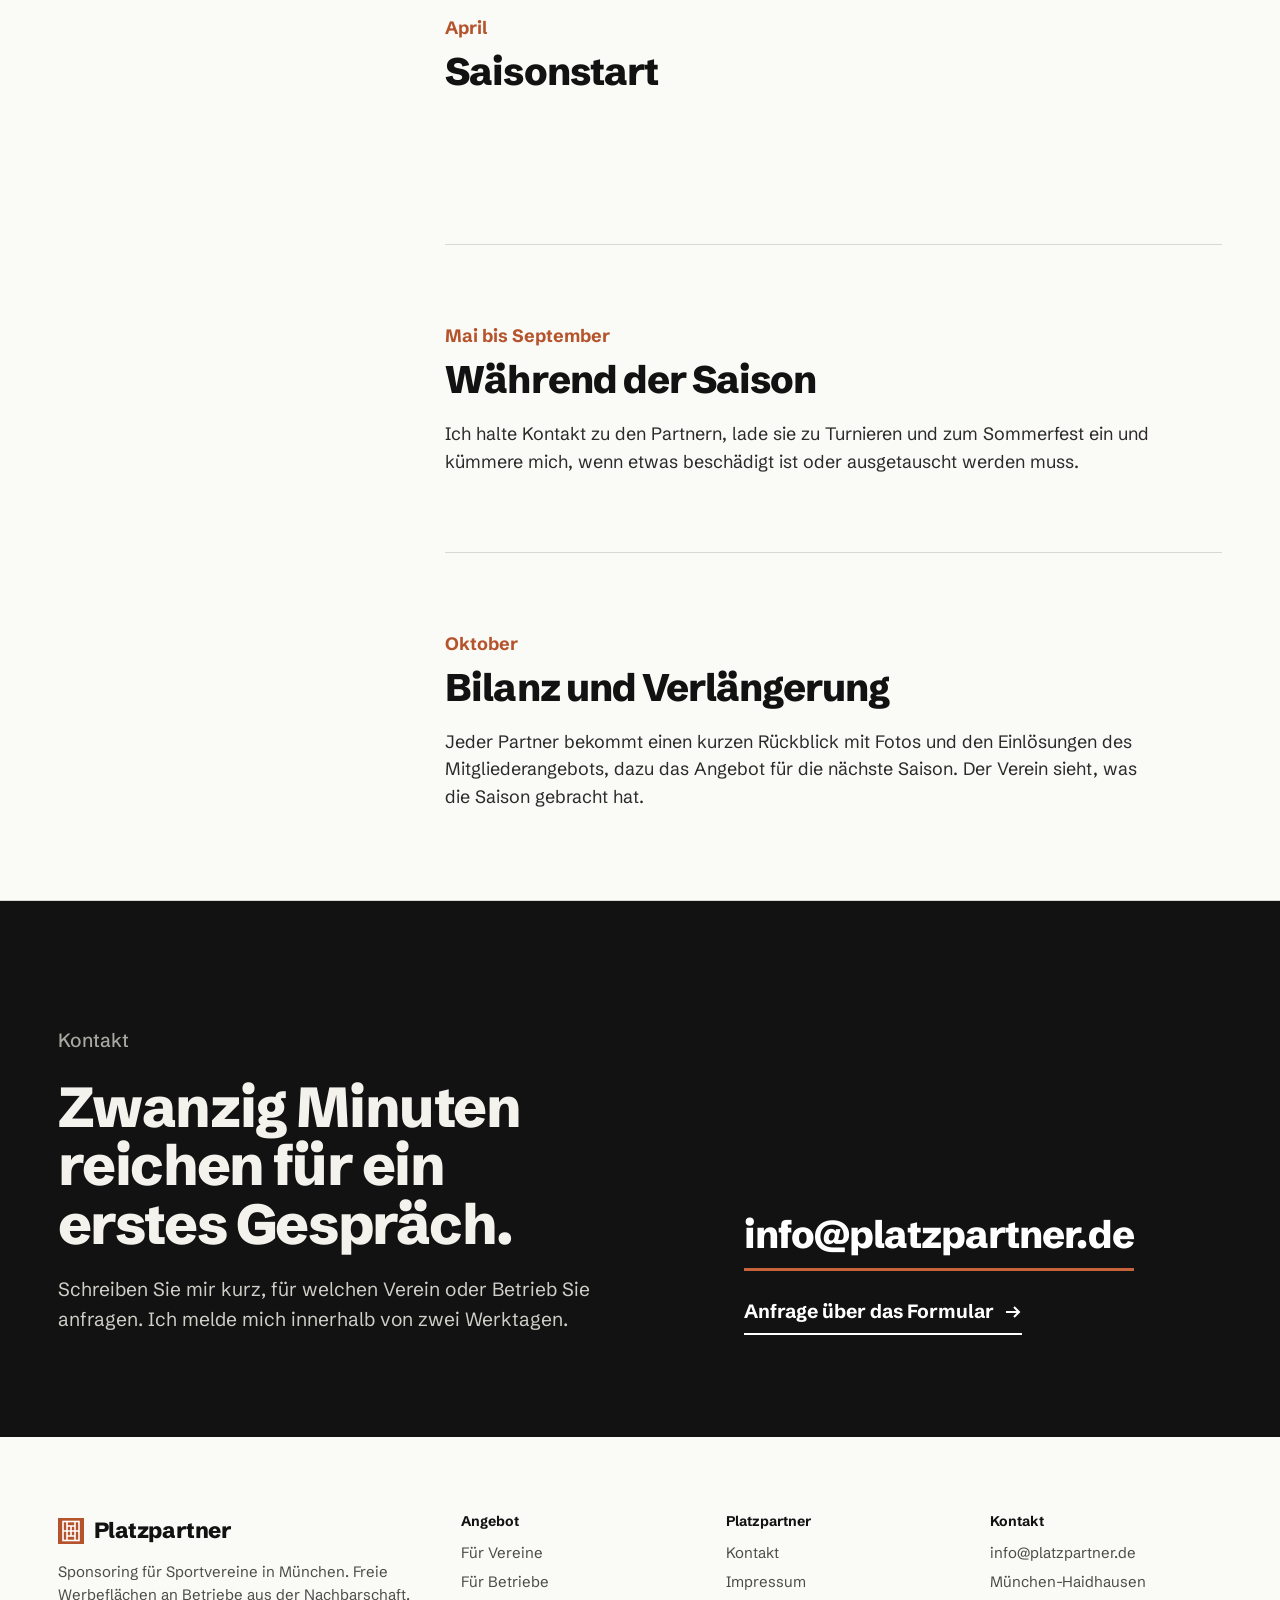
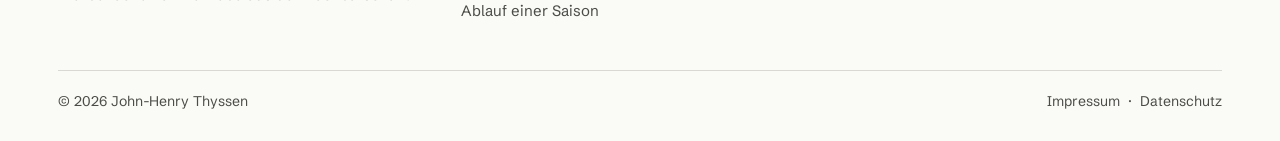
==== commit eab9fddd: "Add files via upload" ====
--- a/ablauf.html
+++ b/ablauf.html
@@ -135,7 +135,7 @@
       </div>
     </div>
     <div class="legal-row">
-      <p>© 2026 Platzpartner München</p>
+      <p>© 2026 John-Henry Thyssen</p>
       <p><a href="impressum.html">Impressum</a> &nbsp;·&nbsp; <a href="datenschutz.html">Datenschutz</a></p>
     </div>
   </div>
--- a/style.css
+++ b/style.css
@@ -94,10 +94,12 @@
 .doors{display:grid;grid-template-columns:1fr 1fr}
 .door{position:relative;display:flex;flex-direction:column;justify-content:space-between;gap:48px;min-height:clamp(320px,34vw,440px);padding:clamp(32px,4.5vw,64px);text-decoration:none;overflow:hidden}
 .door.dark{background:var(--ink);color:#f3f2ed}
-.door.clay{background:var(--court);color:#fff}
+/* Kontrast: Weiß auf #b5532c = 4,95:1 (WCAG AA). Auf #c8643b wären es nur 3,9:1. */
+.door.clay{background:var(--clay);color:#fff}
 .door .kicker{color:inherit;opacity:.75}
 .door h2{font-size:clamp(32px,3.6vw,52px);max-width:11em;margin-top:14px}
 .door p{max-width:28em;font-size:18px;opacity:.88}
+.door.clay .kicker,.door.clay p{opacity:1}
 .door .go{display:flex;align-items:center;justify-content:space-between;gap:16px;border-top:1px solid currentColor;padding-top:20px;font-weight:700}
 .door .go svg{width:28px;height:28px;transition:transform .3s var(--ease)}
 .door .bg{position:absolute;right:-40px;top:-30px;width:300px;opacity:.12;pointer-events:none}
@@ -133,21 +135,15 @@
 .year .ph small{display:block;font-weight:500;font-size:13px;opacity:.8;margin-top:3px}
 .ph1{grid-column:1 / span 2;background:var(--paper-2);border:1px solid var(--line)}
 .ph2{grid-column:3 / span 3;background:var(--ink);color:#fff}
-.ph3{grid-column:6 / span 1;background:var(--court);color:#fff}
+.ph3{grid-column:6 / span 1;background:var(--clay);color:#fff}
+.year .ph3 small{opacity:1}
 .ph4{grid-column:7 / span 5;background:#e4e2da}
 .ph5{grid-column:12 / span 1;background:var(--clay-dark);color:#fff}
 html.js .year .ph{transform:scaleX(0);transition:transform .9s var(--ease);transition-delay:var(--d,0s)}
 html.js .year.in .ph{transform:none}
 @media (prefers-reduced-motion:reduce){html.js .year .ph{transform:none;transition:none}}
-.year .when{display:none}
-@media (max-width:820px){
-  .yearbox{overflow:visible;margin:0;padding:0}
-  .year{min-width:0;grid-template-columns:1fr;row-gap:8px}
-  .year .m{display:none}
-  .year .ph{grid-column:1 / -1;padding:18px 20px;font-size:18px;transform-origin:left center}
-  .year .ph small{font-size:15px;margin-top:4px}
-  .year .when{display:block;font-size:13px;font-weight:700;letter-spacing:.02em;opacity:.75;margin-bottom:6px}
-}
+.scroll-hint{display:none;font-size:13px;color:var(--ink-2);margin-top:10px}
+@media (max-width:820px){.scroll-hint{display:block}}
 
 /* Datenblatt */
 .sheet{width:100%;border-collapse:collapse;font-size:17px}
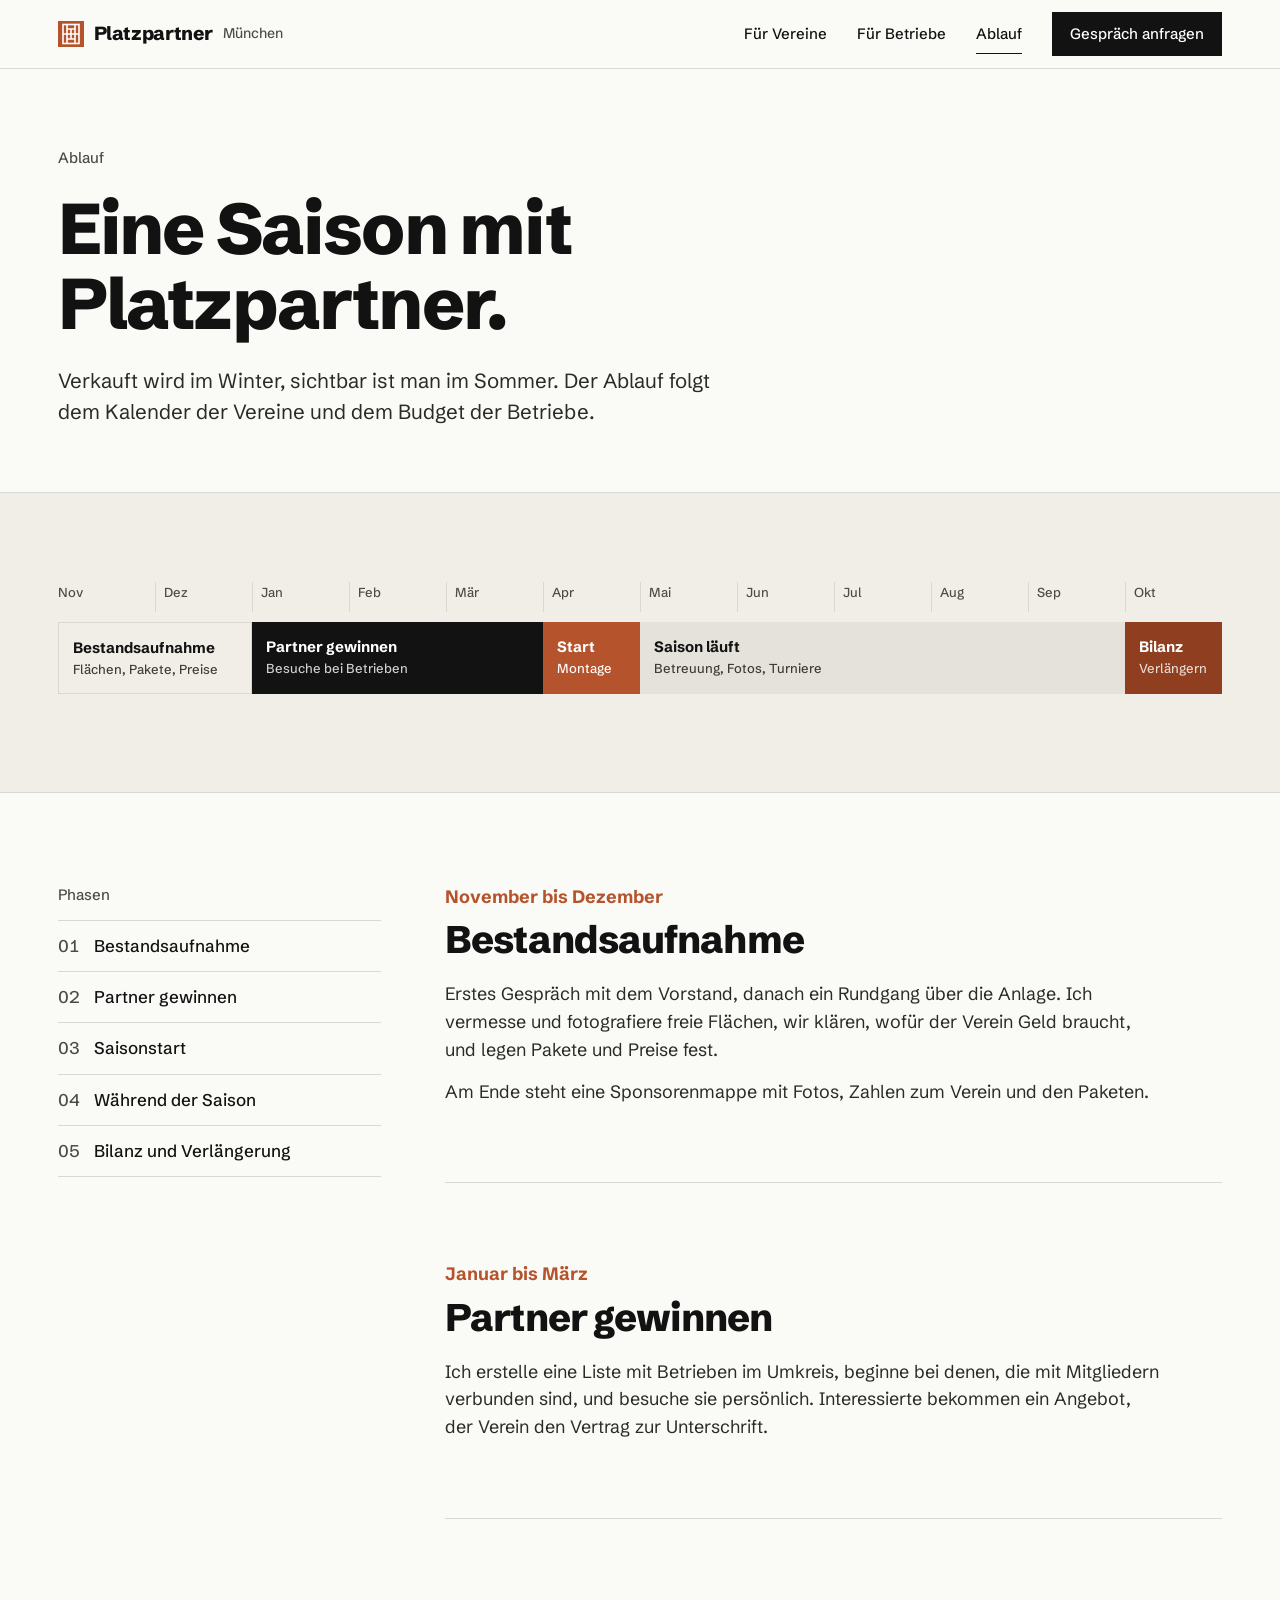
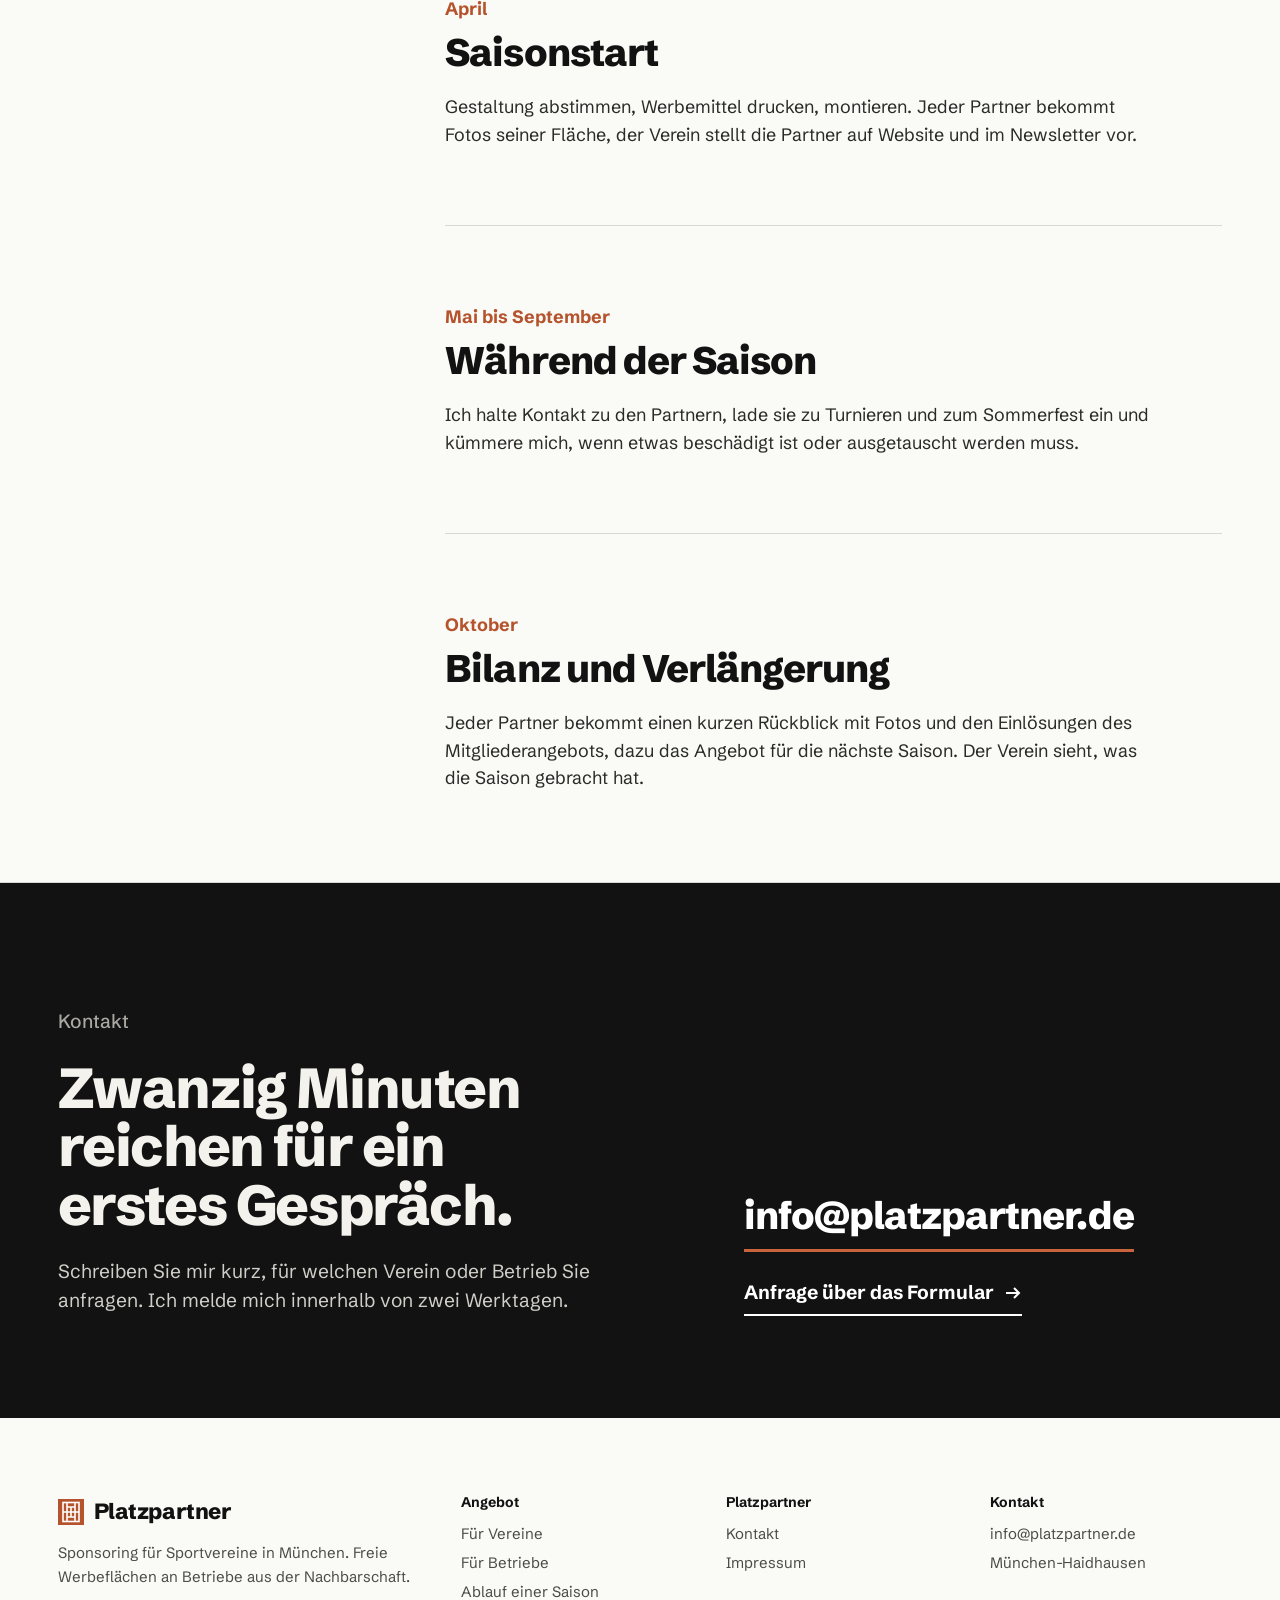
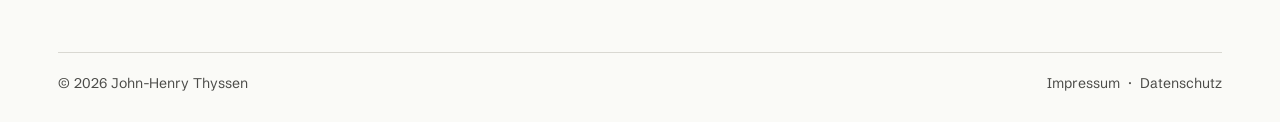
==== commit c0c03b46: "Add files via upload" ====
--- a/ablauf.html
+++ b/ablauf.html
@@ -16,7 +16,7 @@
 <link rel="apple-touch-icon" href="apple-touch-icon.png">
 <link rel="preload" href="fonts/schibsted-grotesk-800.woff2" as="font" type="font/woff2" crossorigin>
 <link rel="preload" href="fonts/schibsted-grotesk-400.woff2" as="font" type="font/woff2" crossorigin>
-<link rel="stylesheet" href="style.css">
+<link rel="stylesheet" href="style.css?v=3">
 <script>document.documentElement.classList.add('js')</script>
 </head>
 <body>
@@ -140,6 +140,6 @@
     </div>
   </div>
 </footer>
-<script src="main.js" defer></script>
+<script src="main.js?v=3" defer></script>
 </body>
 </html>
--- a/style.css
+++ b/style.css
@@ -142,8 +142,18 @@
 html.js .year .ph{transform:scaleX(0);transition:transform .9s var(--ease);transition-delay:var(--d,0s)}
 html.js .year.in .ph{transform:none}
 @media (prefers-reduced-motion:reduce){html.js .year .ph{transform:none;transition:none}}
-.scroll-hint{display:none;font-size:13px;color:var(--ink-2);margin-top:10px}
-@media (max-width:820px){.scroll-hint{display:block}}
+.year .when{display:none}
+.scroll-hint{display:none}
+/* iPhone und iPad hochkant: Phasen untereinander, nichts seitlich wischen */
+@media (max-width:820px){
+  .yearbox{overflow:visible;margin:0;padding:0}
+  .year{min-width:0;grid-template-columns:1fr;row-gap:8px}
+  .year .m{display:none}
+  .year .ph{grid-column:1;padding:18px 18px 20px;font-size:19px}
+  .year .ph small{font-size:15px;margin-top:4px}
+  .year .when{display:block;font-size:13px;font-weight:500;letter-spacing:.01em;opacity:.75;margin-bottom:6px}
+  .year .ph3 .when{opacity:1}
+}
 
 /* Datenblatt */
 .sheet{width:100%;border-collapse:collapse;font-size:17px}
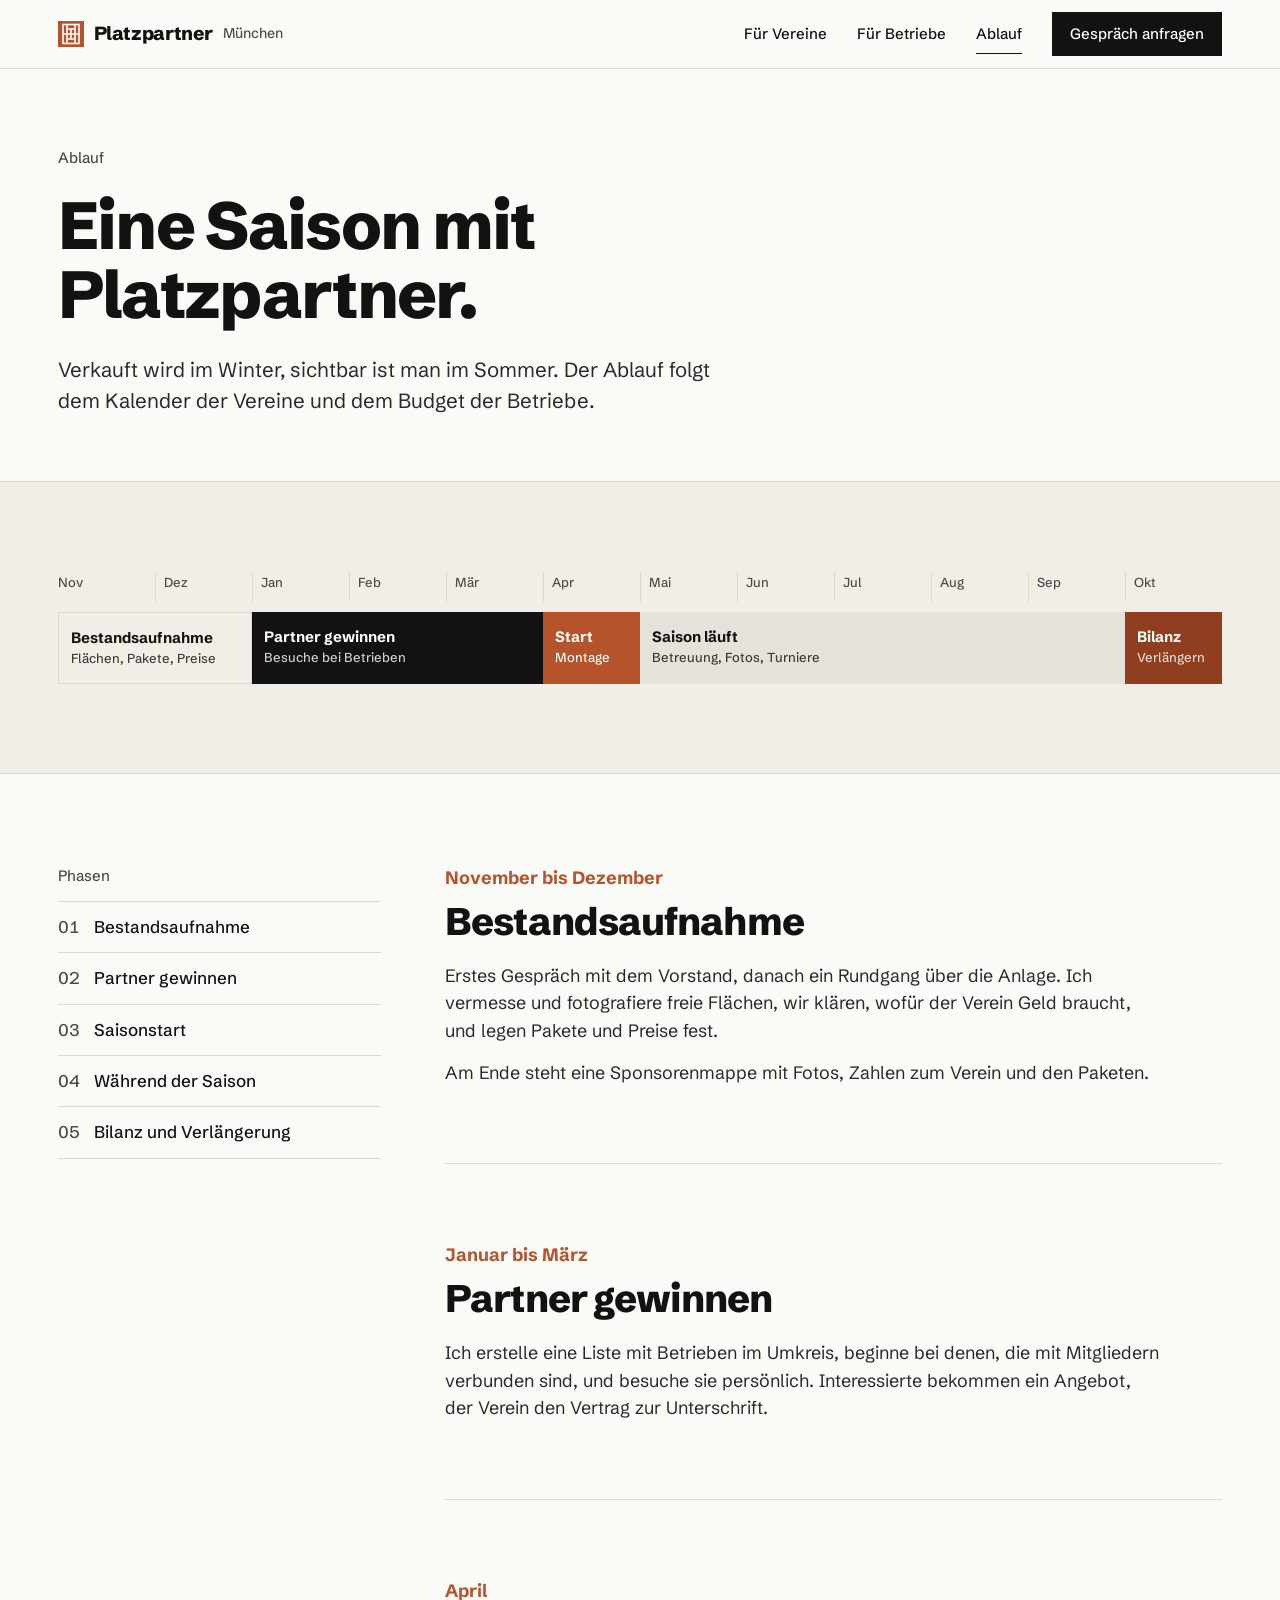
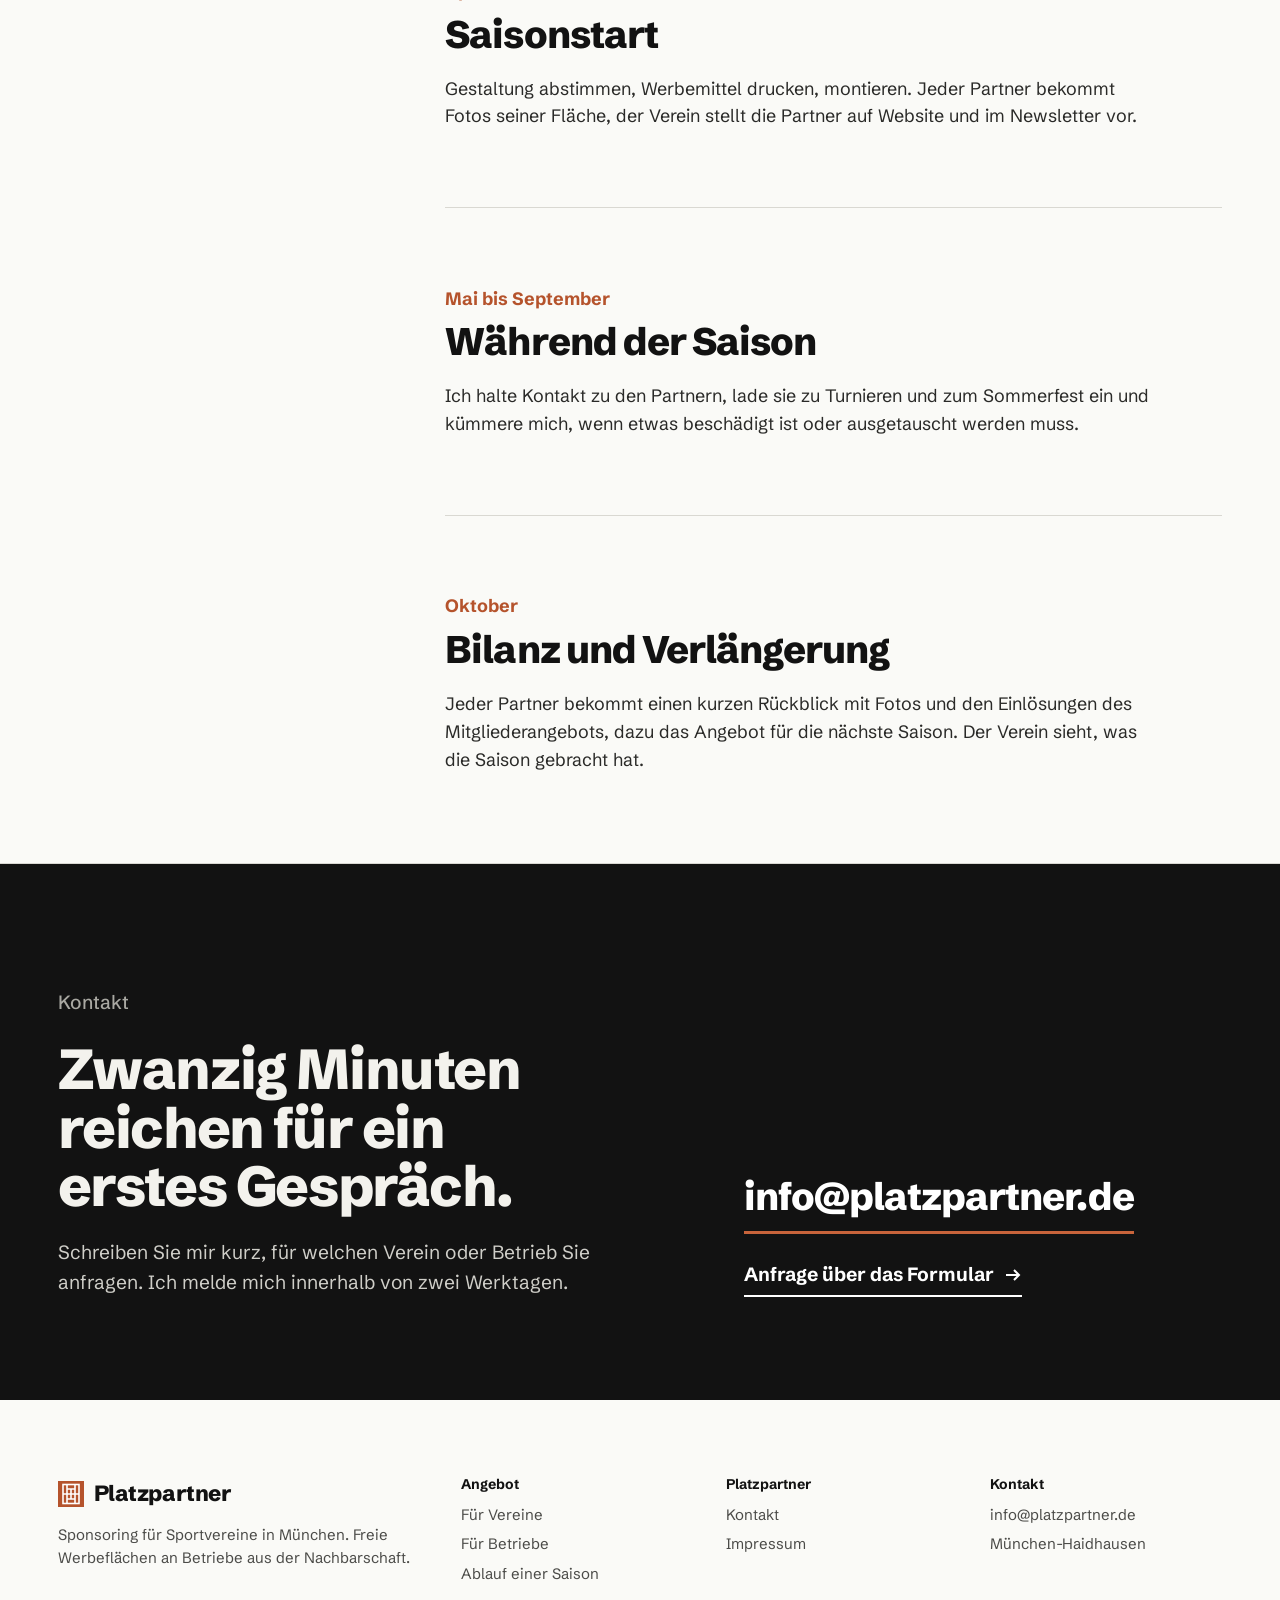
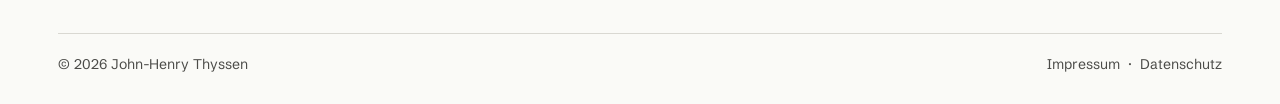
==== commit 22980192: "Add files via upload" ====
--- a/ablauf.html
+++ b/ablauf.html
@@ -16,7 +16,7 @@
 <link rel="apple-touch-icon" href="apple-touch-icon.png">
 <link rel="preload" href="fonts/schibsted-grotesk-800.woff2" as="font" type="font/woff2" crossorigin>
 <link rel="preload" href="fonts/schibsted-grotesk-400.woff2" as="font" type="font/woff2" crossorigin>
-<link rel="stylesheet" href="style.css?v=3">
+<link rel="stylesheet" href="style.css?v=4">
 <script>document.documentElement.classList.add('js')</script>
 </head>
 <body>
@@ -140,6 +140,6 @@
     </div>
   </div>
 </footer>
-<script src="main.js?v=3" defer></script>
+<script src="main.js?v=4" defer></script>
 </body>
 </html>
--- a/style.css
+++ b/style.css
@@ -48,7 +48,8 @@
 .top{position:sticky;top:0;z-index:20;background:rgba(250,250,247,.92);-webkit-backdrop-filter:saturate(1.4) blur(12px);backdrop-filter:saturate(1.4) blur(12px);border-bottom:1px solid var(--line);padding-top:env(safe-area-inset-top,0px)}
 .top .wrap{display:flex;align-items:center;justify-content:space-between;height:68px;gap:24px}
 .mark{display:flex;align-items:center;gap:10px;text-decoration:none;font-weight:800;font-size:19px;letter-spacing:-.02em;white-space:nowrap}
-.mark svg{width:26px;height:26px}
+.mark svg{width:26px;height:26px;flex:none}
+@media (max-width:359px){.top .mark small{display:none}}
 .mark small{font-weight:500;font-size:14px;color:var(--ink-2);letter-spacing:0}
 .nav{display:flex;align-items:center;gap:30px;font-size:15px;font-weight:500}
 .nav a{text-decoration:none;padding:8px 0;border-bottom:1px solid transparent}
@@ -88,7 +89,7 @@
 .plan figcaption{margin-top:16px;font-size:14px;color:var(--ink-2);display:grid;grid-template-columns:auto 1fr;gap:6px 12px}
 .plan figcaption b{display:inline-grid;place-items:center;width:22px;height:22px;border-radius:50%;background:var(--ink);color:#fff;font-size:12px;font-weight:700}
 .plan .free{color:var(--clay);font-weight:700}
-@media (max-width:900px){.hero-grid{grid-template-columns:1fr}.hero h1{font-size:clamp(42px,9vw,72px)}}
+@media (max-width:900px){.hero-grid{grid-template-columns:1fr}.hero h1{font-size:clamp(36px,9vw,72px)}}
 
 /* Zwei Türen */
 .doors{display:grid;grid-template-columns:1fr 1fr}
@@ -126,34 +127,44 @@
 @media (max-width:900px){.inventory{grid-template-columns:repeat(2,minmax(0,1fr))}.inventory li:not(:nth-child(3n+1)){padding-left:0;border-left:0}.inventory li:nth-child(2n){padding-left:28px;border-left:1px solid var(--line)}}
 @media (max-width:560px){.inventory{grid-template-columns:1fr}.inventory li,.inventory li:nth-child(2n){padding:26px 0;border-left:0}}
 
-/* Jahresleiste */
-.yearbox{overflow-x:auto;-webkit-overflow-scrolling:touch;margin:0 calc(-1 * var(--pad));padding:0 var(--pad) 8px}
-.year{min-width:760px;display:grid;grid-template-columns:repeat(12,minmax(0,1fr));row-gap:10px}
-.year .m{font-size:13px;font-weight:500;color:var(--ink-2);padding:0 0 10px 8px;border-left:1px solid var(--line)}
-.year .m:first-child{border-left:0;padding-left:0}
-.year .ph{padding:16px 14px;overflow:hidden;font-weight:700;font-size:15px;line-height:1.25;transform-origin:left center}
-.year .ph small{display:block;font-weight:500;font-size:13px;opacity:.8;margin-top:3px}
-.ph1{grid-column:1 / span 2;background:var(--paper-2);border:1px solid var(--line)}
-.ph2{grid-column:3 / span 3;background:var(--ink);color:#fff}
-.ph3{grid-column:6 / span 1;background:var(--clay);color:#fff}
-.year .ph3 small{opacity:1}
-.ph4{grid-column:7 / span 5;background:#e4e2da}
-.ph5{grid-column:12 / span 1;background:var(--clay-dark);color:#fff}
+/* Jahresleiste
+   Schmal (iPhone): Phasen untereinander.
+   Mittel (iPad, kleines Fenster): Phasen untereinander, Zeitraum links.
+   Breit (ab 1200 px): Zeitstrahl über zwölf Monate. Nirgends seitlich wischen. */
+.yearbox{margin:0}
+.year{display:grid;grid-template-columns:minmax(0,1fr);row-gap:8px}
+.year .m{display:none}
+.year .ph{padding:18px 18px 20px;overflow:hidden;font-weight:700;font-size:19px;line-height:1.25;transform-origin:left center;-webkit-hyphens:auto;hyphens:auto}
+.year .ph small{display:block;font-weight:500;font-size:15px;opacity:.8;margin-top:4px}
+.year .when{display:block;font-size:13px;font-weight:500;letter-spacing:.01em;opacity:.75;margin-bottom:6px}
+.year .ph3 small,.year .ph3 .when{opacity:1}
+.ph1{background:var(--paper-2);border:1px solid var(--line)}
+.ph2{background:var(--ink);color:#fff}
+.ph3{background:var(--clay);color:#fff}
+.ph4{background:#e4e2da}
+.ph5{background:var(--clay-dark);color:#fff}
+@media (min-width:640px) and (max-width:1199px){
+  .year .ph{display:grid;grid-template-columns:11em minmax(0,1fr);column-gap:24px;align-items:baseline;padding:20px 24px}
+  .year .when{grid-column:1;grid-row:1 / span 2;margin:0;font-size:15px}
+  .year .ph small{grid-column:2}
+}
+@media (min-width:1200px){
+  .year{grid-template-columns:repeat(12,minmax(0,1fr));row-gap:10px}
+  .year .m{display:block;font-size:13px;font-weight:500;color:var(--ink-2);padding:0 0 10px 8px;border-left:1px solid var(--line)}
+  .year .m:first-child{border-left:0;padding-left:0}
+  .year .ph{padding:16px 10px 16px 12px;font-size:15px}
+  .year .ph small{font-size:13px;margin-top:3px}
+  .year .when{display:none}
+  .ph1{grid-column:1 / span 2}
+  .ph2{grid-column:3 / span 3}
+  .ph3{grid-column:6 / span 1}
+  .ph4{grid-column:7 / span 5}
+  .ph5{grid-column:12 / span 1}
+}
 html.js .year .ph{transform:scaleX(0);transition:transform .9s var(--ease);transition-delay:var(--d,0s)}
 html.js .year.in .ph{transform:none}
 @media (prefers-reduced-motion:reduce){html.js .year .ph{transform:none;transition:none}}
-.year .when{display:none}
 .scroll-hint{display:none}
-/* iPhone und iPad hochkant: Phasen untereinander, nichts seitlich wischen */
-@media (max-width:820px){
-  .yearbox{overflow:visible;margin:0;padding:0}
-  .year{min-width:0;grid-template-columns:1fr;row-gap:8px}
-  .year .m{display:none}
-  .year .ph{grid-column:1;padding:18px 18px 20px;font-size:19px}
-  .year .ph small{font-size:15px;margin-top:4px}
-  .year .when{display:block;font-size:13px;font-weight:500;letter-spacing:.01em;opacity:.75;margin-bottom:6px}
-  .year .ph3 .when{opacity:1}
-}
 
 /* Datenblatt */
 .sheet{width:100%;border-collapse:collapse;font-size:17px}
@@ -177,7 +188,7 @@
 .phead{padding:clamp(48px,6vw,96px) 0 clamp(40px,5vw,72px);border-bottom:1px solid var(--line)}
 .phead-grid{display:grid;grid-template-columns:minmax(0,1.4fr) minmax(0,1fr);gap:clamp(32px,5vw,80px);align-items:end}
 .phead .kicker{margin-bottom:22px}
-.phead h1{font-size:clamp(42px,5.6vw,84px)}
+.phead h1{font-size:clamp(34px,5.2vw,76px)}
 .phead .lead{margin-top:26px}
 .facts{margin:0;border-top:2px solid var(--ink)}
 .facts div{display:flex;justify-content:space-between;gap:16px;padding:16px 0;border-bottom:1px solid var(--line)}
